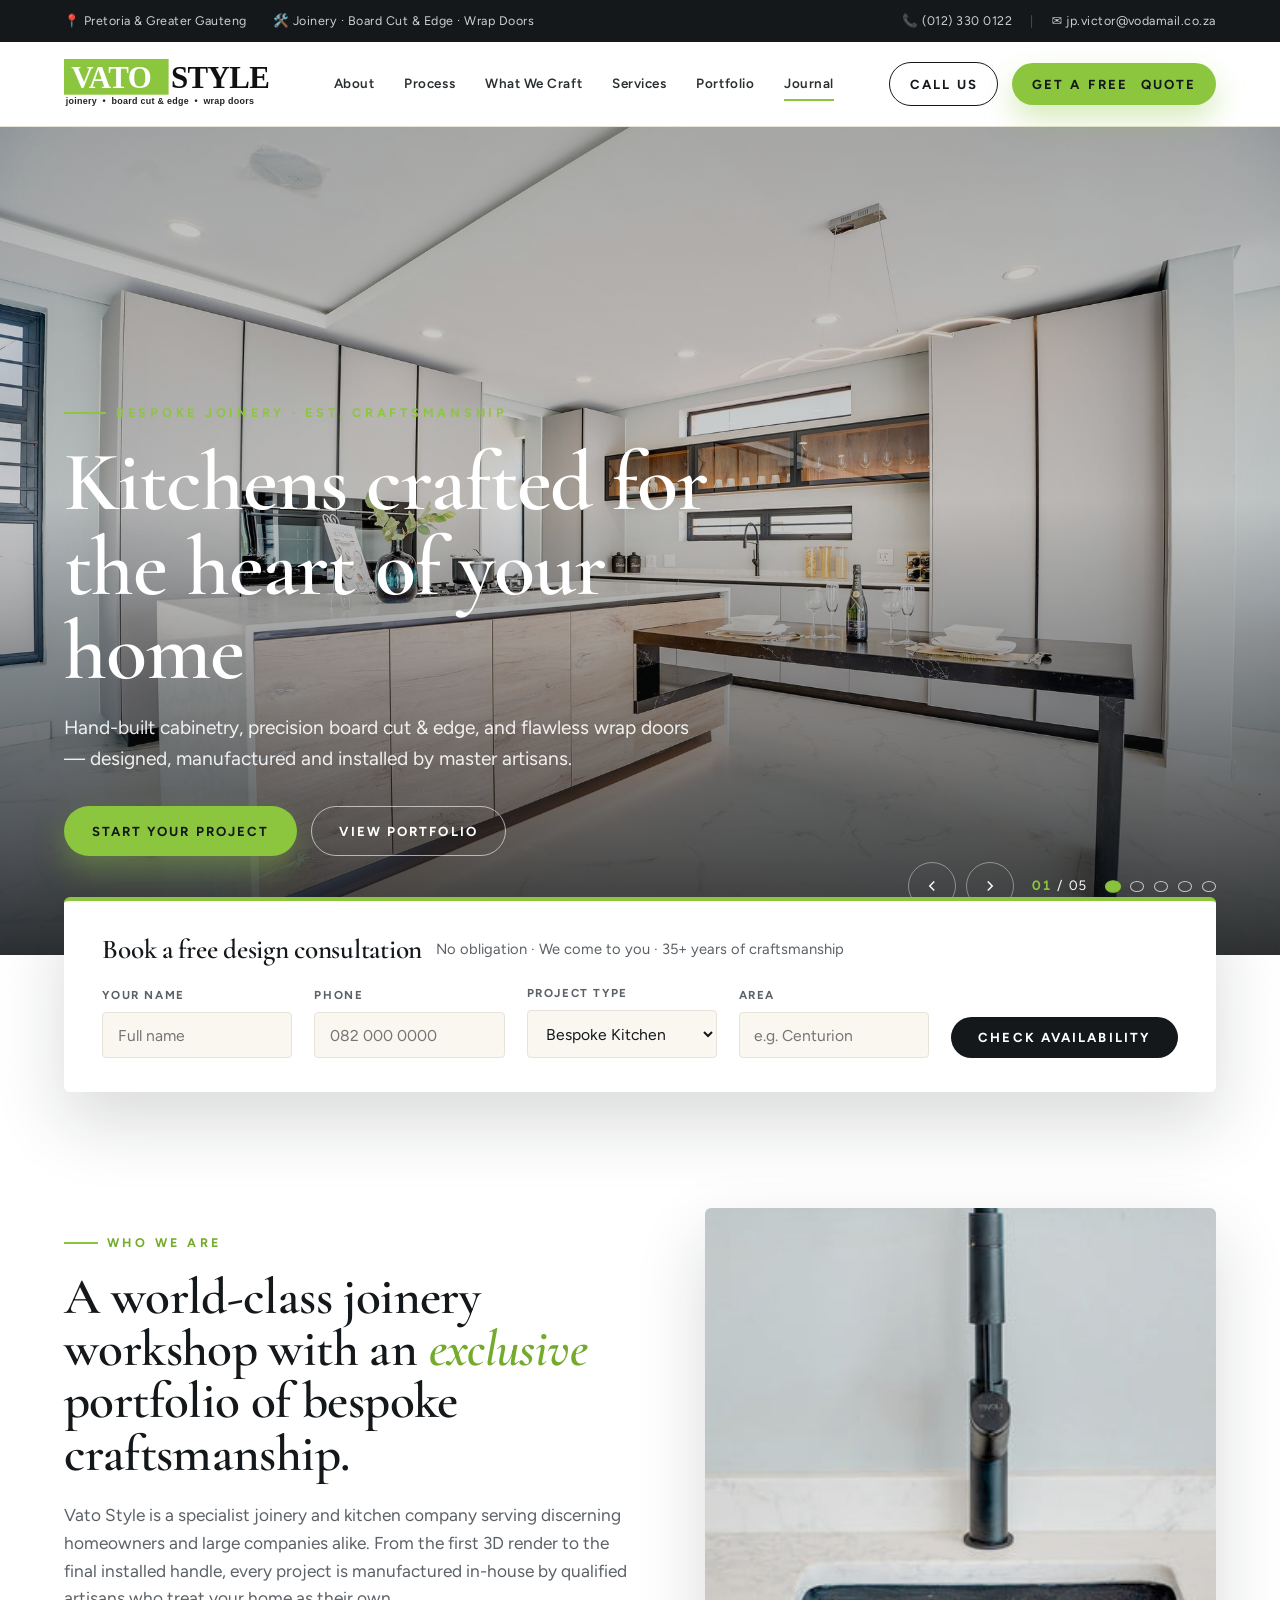
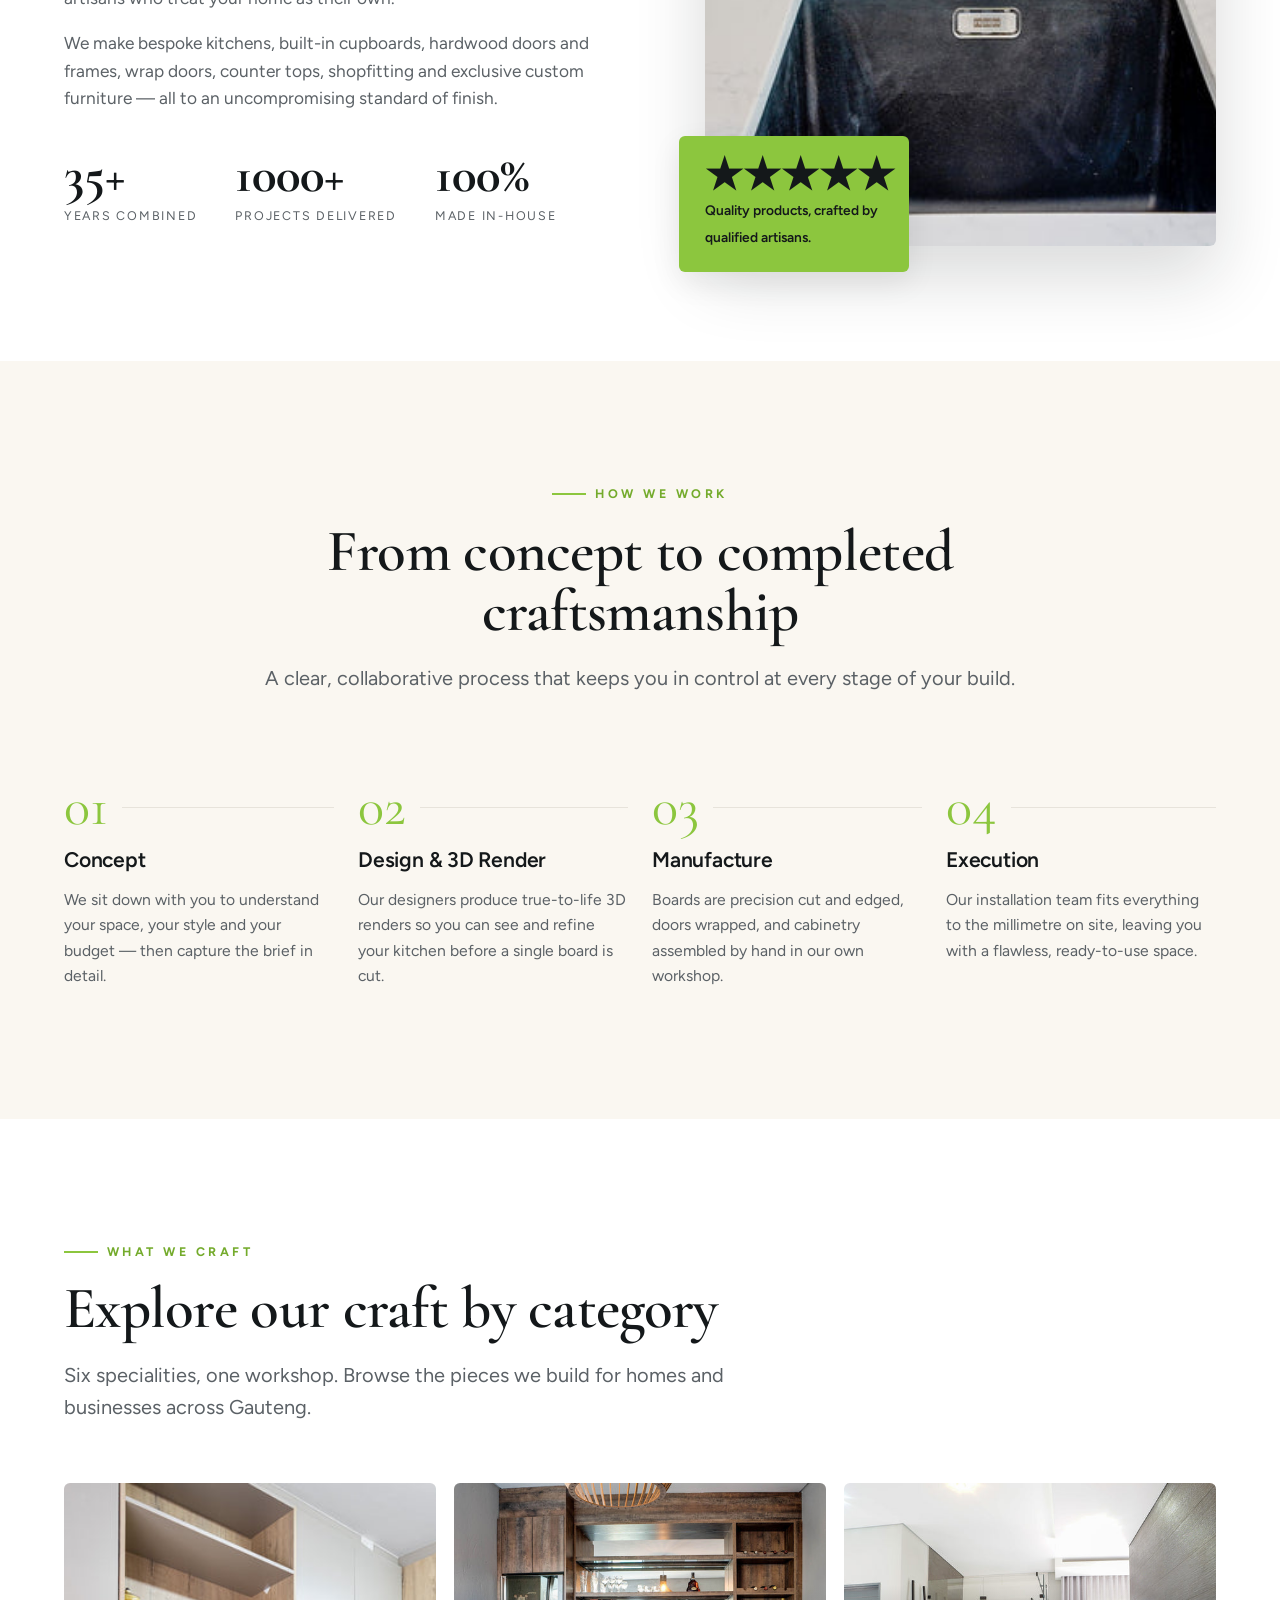
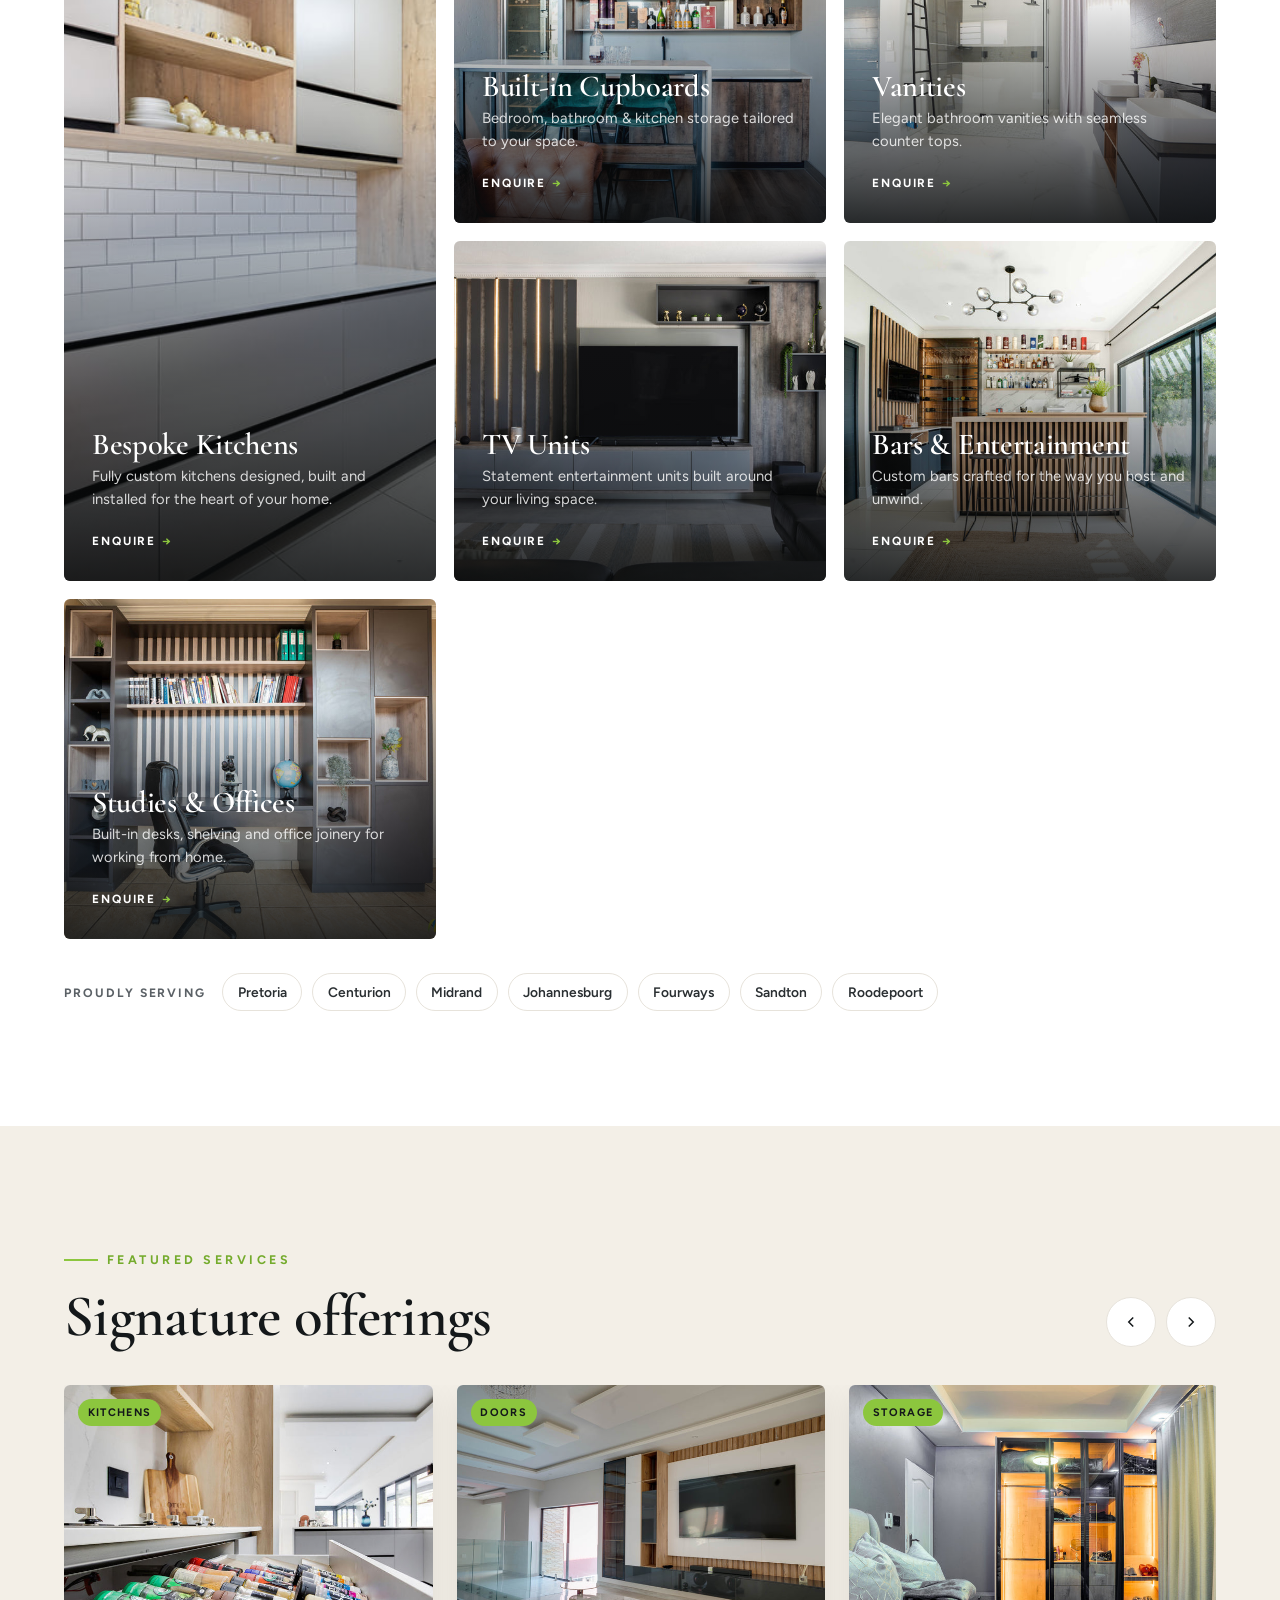
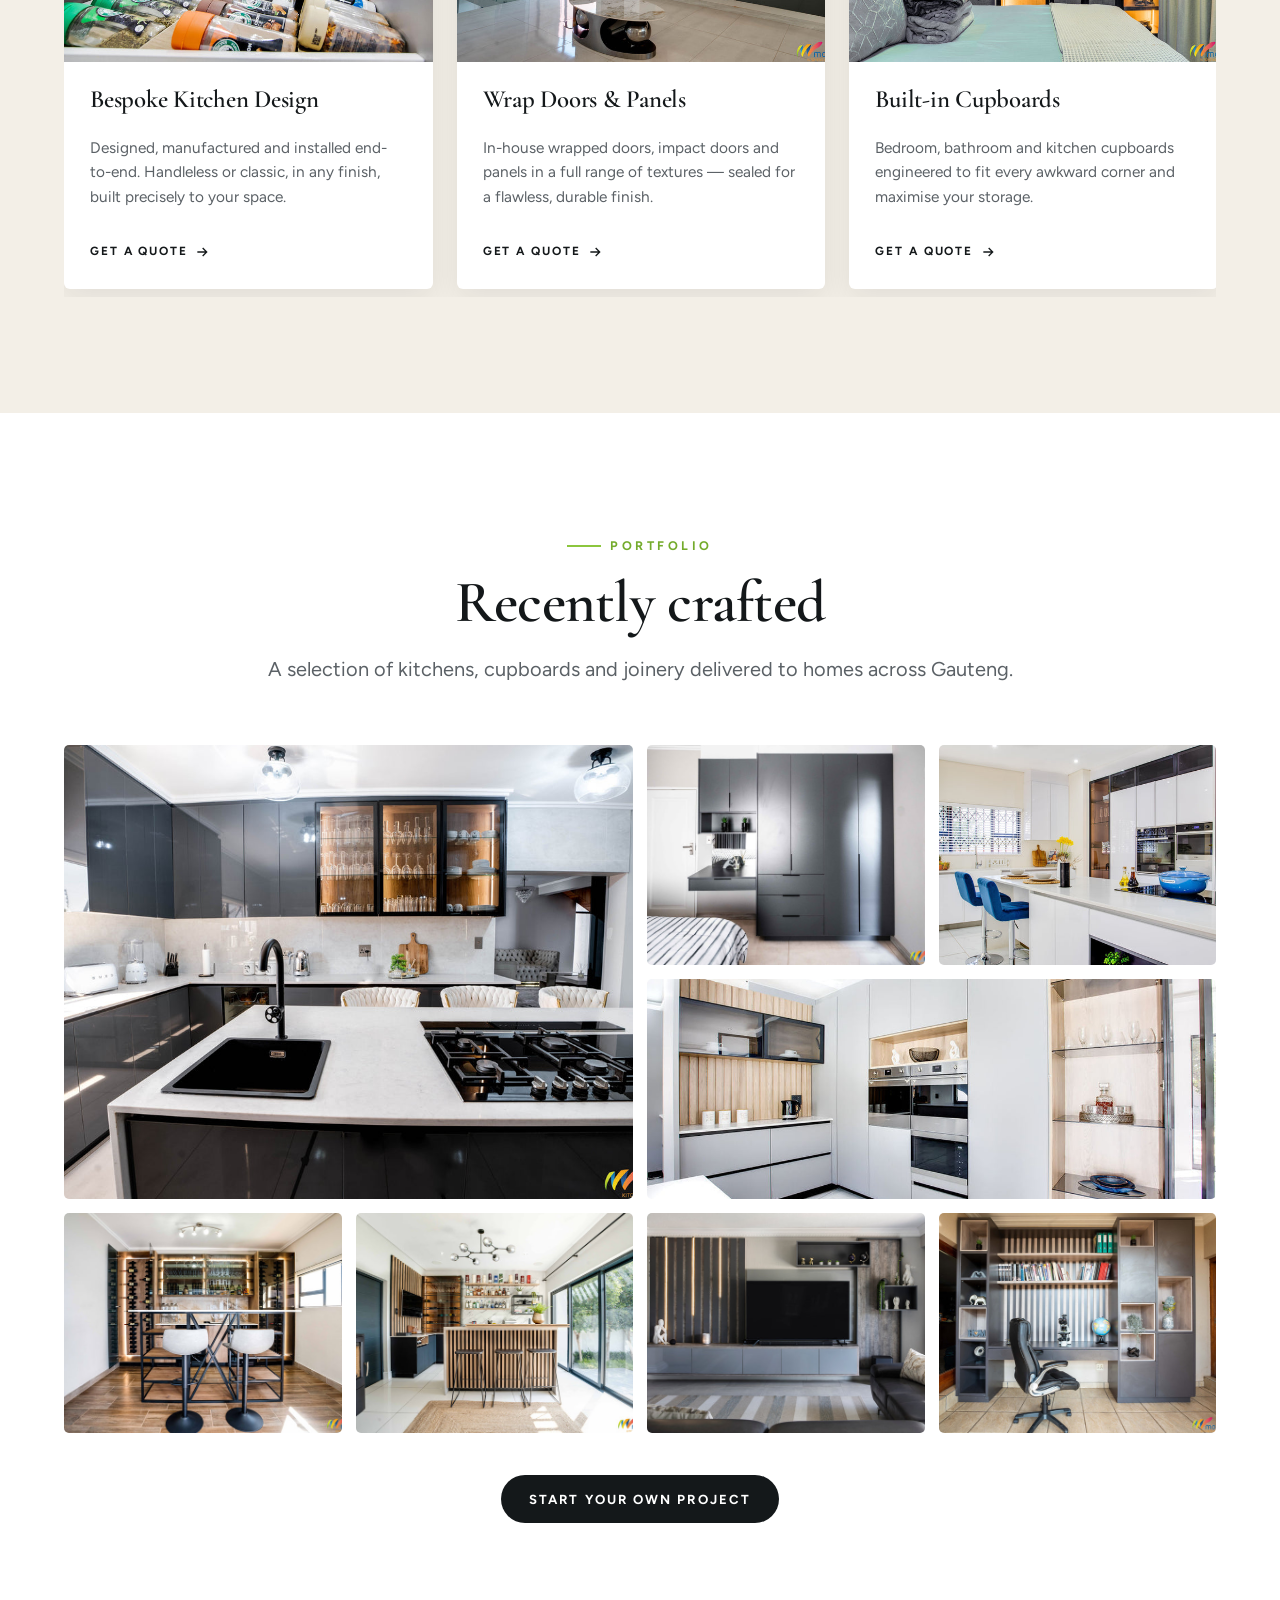
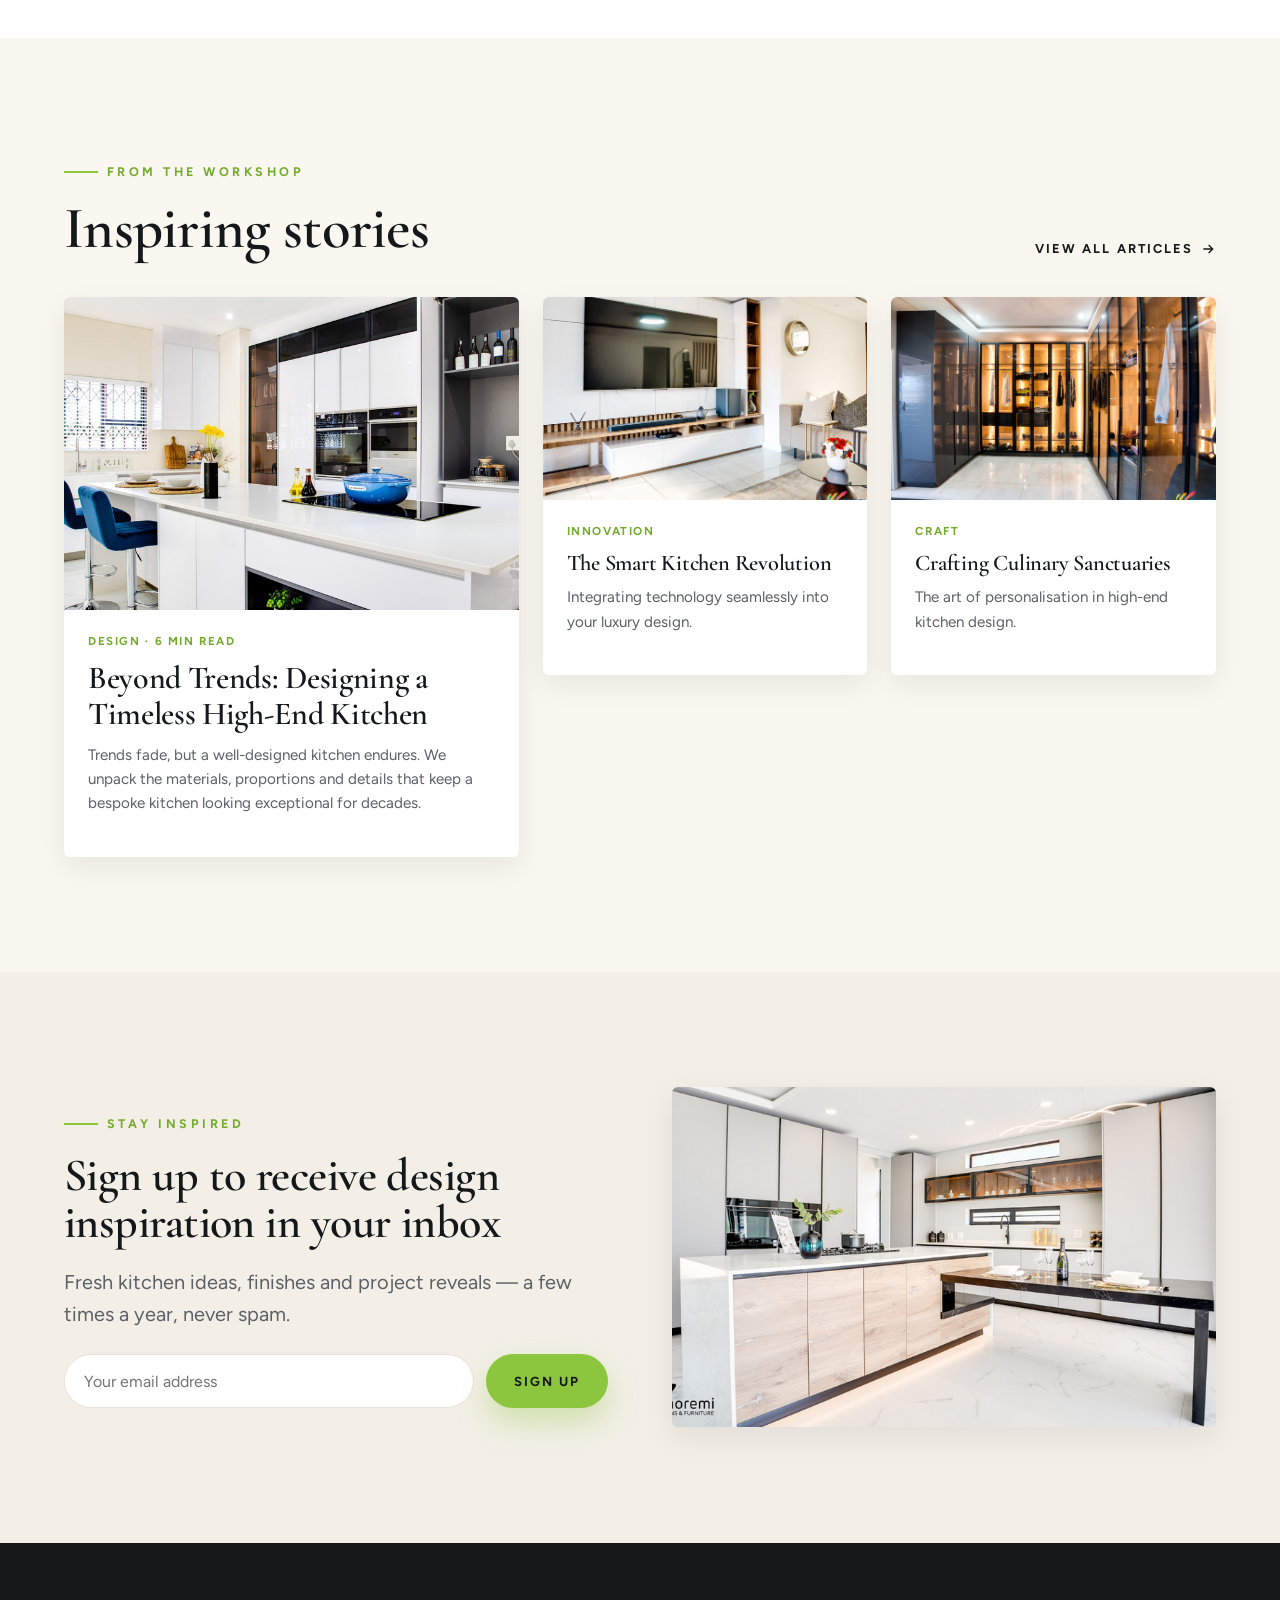
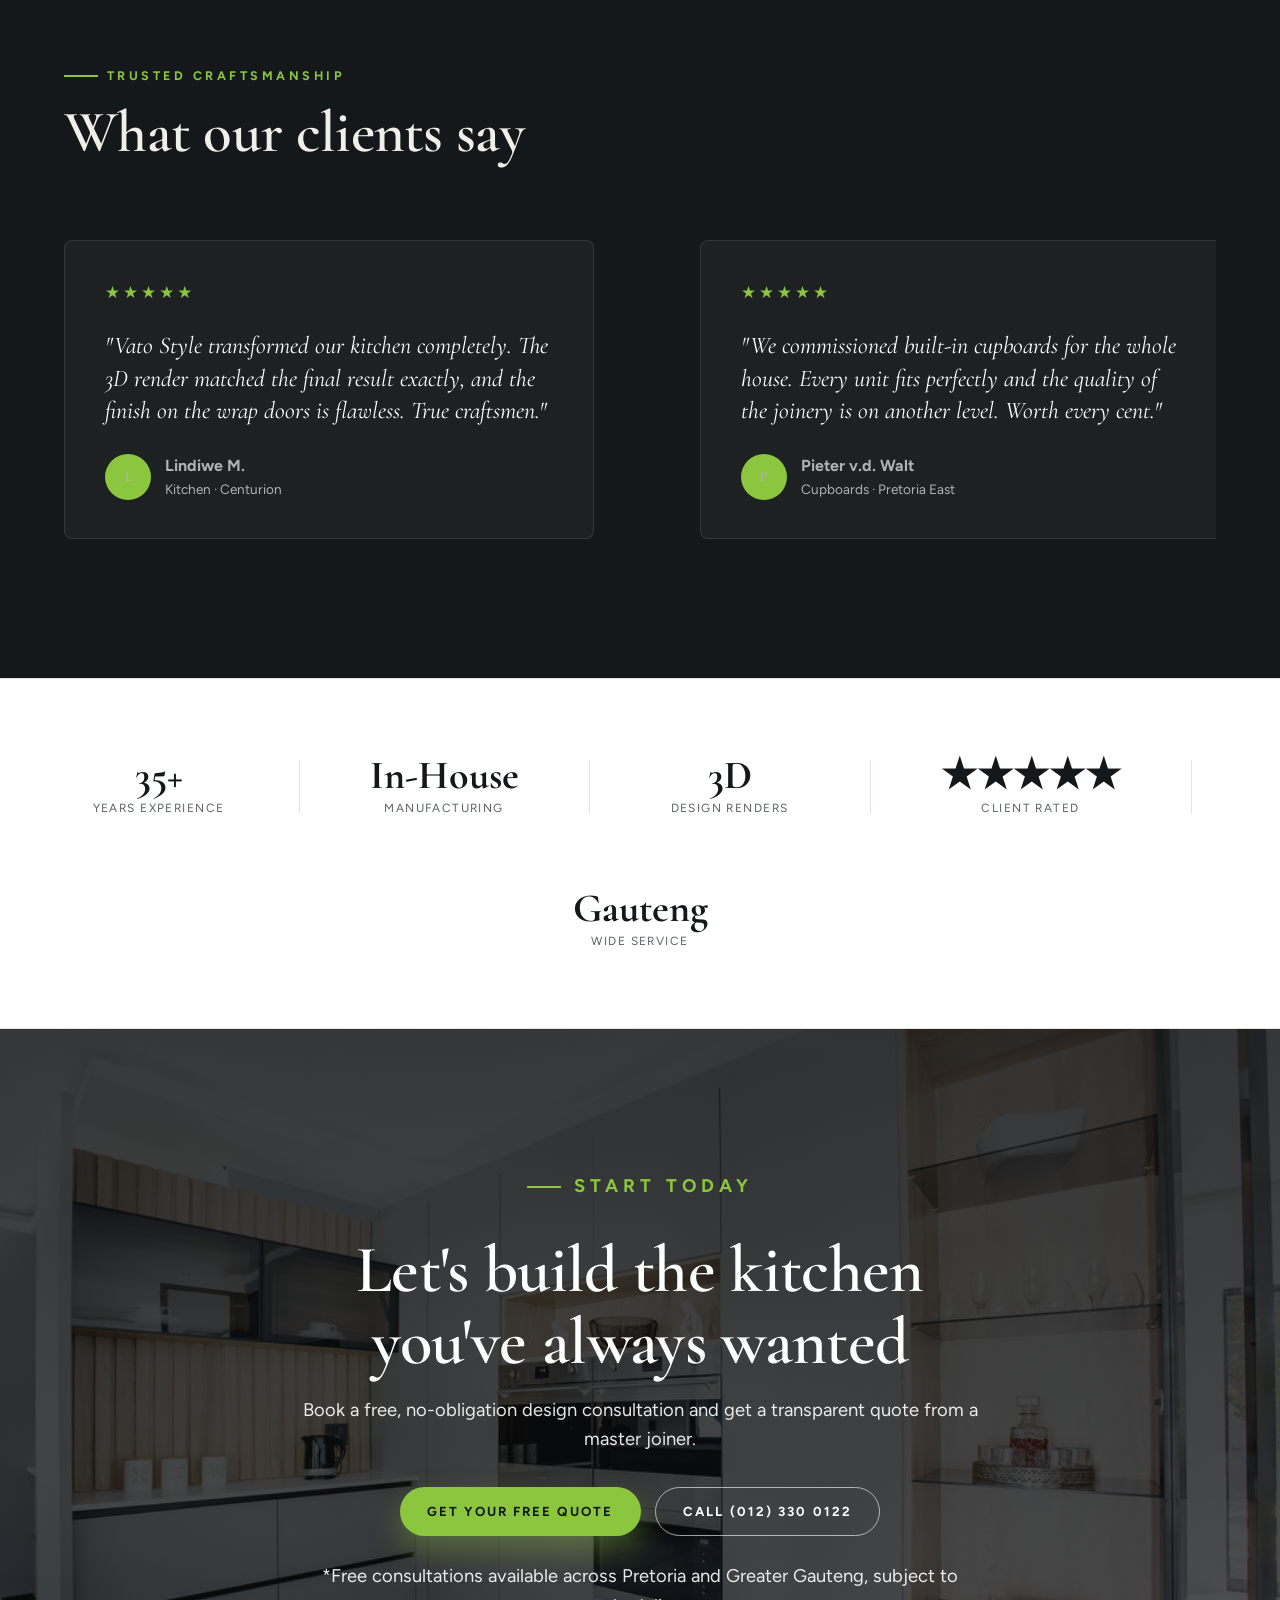
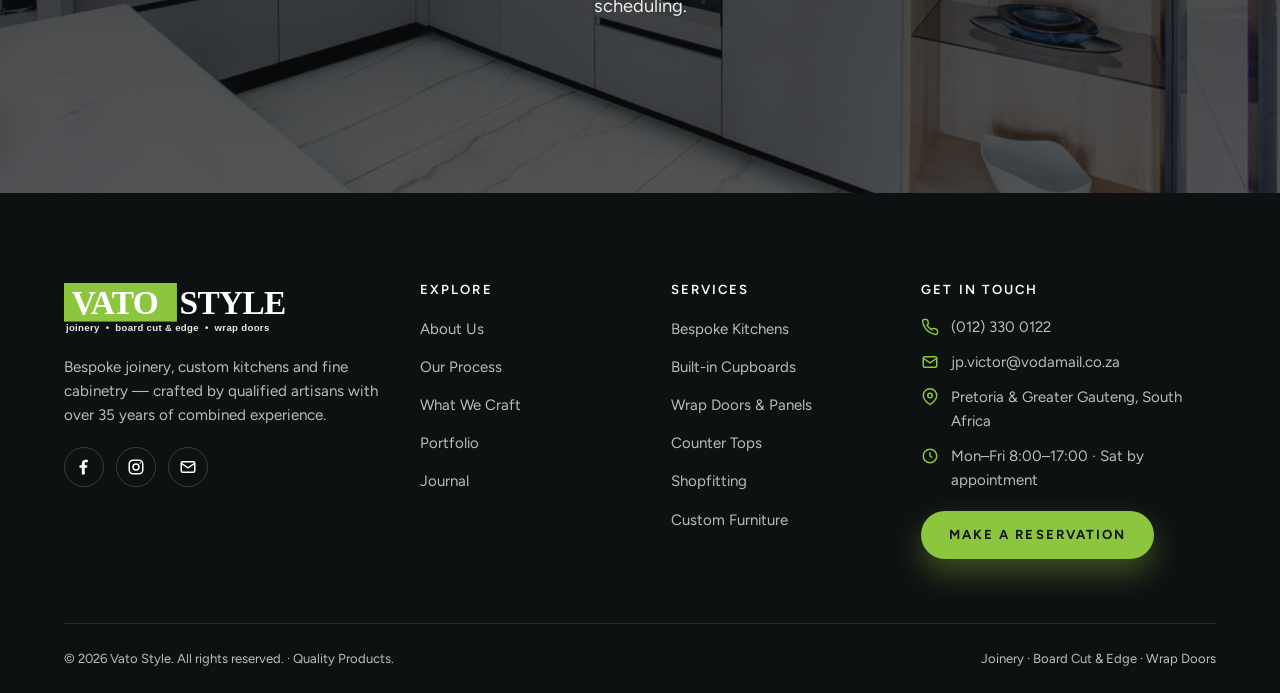
==== index.html @ 135f976e "Build Vato Style bespoke joinery & kitchen website Conversion architecture mirrors Website A (Newmar" ====
<!DOCTYPE html>
<html lang="en">
<head>
<meta charset="UTF-8">
<meta name="viewport" content="width=device-width, initial-scale=1">
<title>Vato Style | Bespoke Joinery &amp; Custom Kitchens in Pretoria</title>
<meta name="description" content="Vato Style crafts bespoke kitchens, custom cupboards, wrap doors, counter tops and fine joinery. Over 35 years of combined craftsmanship for homes and businesses across Gauteng.">
<meta property="og:title" content="Vato Style | Bespoke Joinery &amp; Custom Kitchens">
<meta property="og:description" content="Master joiners crafting bespoke kitchens, cupboards, wrap doors and counter tops — 35+ years of combined experience.">
<meta property="og:type" content="website">
<meta property="og:image" content="assets/img/gallery/hero-main.jpg">
<link rel="icon" href="assets/img/logo.svg">
<link rel="preconnect" href="https://fonts.googleapis.com">
<link rel="preconnect" href="https://fonts.gstatic.com" crossorigin>
<link href="https://fonts.googleapis.com/css2?family=Cormorant+Garamond:ital,wght@0,500;0,600;1,500&family=Figtree:wght@400;500;600;700&display=swap" rel="stylesheet">
<link rel="stylesheet" href="assets/css/style.css">
</head>
<body>

<!-- ============ TOP UTILITY BAR ============ -->
<div class="topbar">
  <div class="wrap">
    <div class="topbar__left">
      <a class="hide-sm" href="#">📍 Pretoria &amp; Greater Gauteng</a>
      <a class="hide-sm" href="#process">🛠️ Joinery · Board Cut &amp; Edge · Wrap Doors</a>
    </div>
    <div class="topbar__right">
      <a href="tel:+27123300122">📞 (012) 330 0122</a>
      <span class="sep">|</span>
      <a href="mailto:jp.victor@vodamail.co.za">✉️ jp.victor@vodamail.co.za</a>
    </div>
  </div>
</div>

<!-- ============ HEADER ============ -->
<header class="header" id="header">
  <div class="wrap">
    <a href="index.html" class="brand"><img src="assets/img/logo.svg" alt="Vato Style"></a>
    <nav class="nav">
      <a href="#intro">About</a>
      <a href="#process">Process</a>
      <a href="#craft">What We Craft</a>
      <a href="#services">Services</a>
      <a href="#portfolio">Portfolio</a>
      <a href="#stories">Journal</a>
    </nav>
    <div class="header__cta">
      <a href="tel:+27123300122" class="btn btn--ghost btn--phone">Call Us</a>
      <a href="quote.html" class="btn btn--lime btn--quote">Get a <span>Free&nbsp;</span>Quote</a>
      <button class="burger" id="burger" aria-label="Open menu"><span></span><span></span><span></span></button>
    </div>
  </div>
</header>

<!-- Mobile drawer -->
<div class="drawer" id="drawer">
  <div class="drawer__top">
    <img src="assets/img/logo-white.svg" alt="Vato Style">
    <button class="drawer__close" id="drawerClose" aria-label="Close menu">&times;</button>
  </div>
  <nav>
    <a href="#intro">About</a>
    <a href="#process">Process</a>
    <a href="#craft">What We Craft</a>
    <a href="#services">Services</a>
    <a href="#portfolio">Portfolio</a>
    <a href="#stories">Journal</a>
    <a href="quote.html">Get a Quote</a>
  </nav>
  <div class="drawer__contact">
    Speak to a master joiner
    <a href="tel:+27123300122">(012) 330 0122</a>
    <a href="mailto:jp.victor@vodamail.co.za">jp.victor@vodamail.co.za</a>
  </div>
</div>

<!-- ============ HERO SLIDER (A: featured properties carousel) ============ -->
<section class="hero" id="hero">
  <div class="hero__slide active" data-slide="0">
    <div class="hero__media"><img src="assets/img/gallery/hero-main.jpg" alt="Bespoke modern kitchen by Vato Style"></div>
    <div class="hero__inner"><div class="hero__content">
      <p class="hero__tag">Bespoke Joinery · Est. Craftsmanship</p>
      <h1 class="hero__title">Kitchens crafted for the heart of your home</h1>
      <p class="hero__sub">Hand-built cabinetry, precision board cut &amp; edge, and flawless wrap doors — designed, manufactured and installed by master artisans.</p>
      <div class="hero__actions">
        <a href="quote.html" class="btn btn--lime">Start Your Project</a>
        <a href="#portfolio" class="btn btn--ghost-light">View Portfolio</a>
      </div>
    </div></div>
  </div>

  <div class="hero__slide" data-slide="1">
    <div class="hero__media"><img src="assets/img/gallery/hero-mkpn25.jpg" alt="Contemporary fitted kitchen"></div>
    <div class="hero__inner"><div class="hero__content">
      <p class="hero__tag">Signature Kitchens</p>
      <h1 class="hero__title">The Modern Masterpiece</h1>
      <p class="hero__sub">Seamless handleless cabinetry, integrated appliances and engineered stone tops — a kitchen built to be lived in for decades.</p>
      <div class="hero__actions">
        <a href="quote.html" class="btn btn--lime">Design Yours</a>
        <a href="#craft" class="btn btn--ghost-light">Explore Ranges</a>
      </div>
    </div></div>
  </div>

  <div class="hero__slide" data-slide="2">
    <div class="hero__media"><img src="assets/img/gallery/hero-rivonia.jpg" alt="Custom built-in cupboards"></div>
    <div class="hero__inner"><div class="hero__content">
      <p class="hero__tag">Cupboards &amp; Storage</p>
      <h1 class="hero__title">Storage, beautifully solved</h1>
      <p class="hero__sub">Built-in bedroom, bathroom and kitchen cupboards tailored to the millimetre — maximising every space in your home.</p>
      <div class="hero__actions">
        <a href="quote.html" class="btn btn--lime">Get a Quote</a>
        <a href="#services" class="btn btn--ghost-light">Our Services</a>
      </div>
    </div></div>
  </div>

  <div class="hero__slide" data-slide="3">
    <div class="hero__media"><img src="assets/img/gallery/hero-barman.jpg" alt="Custom bar and entertainment joinery"></div>
    <div class="hero__inner"><div class="hero__content">
      <p class="hero__tag">Wrap Doors &amp; Panels</p>
      <h1 class="hero__title">Flawless finishes, every door</h1>
      <p class="hero__sub">Wrap doors, impact doors and wrap panels in a spectrum of textures and tones — manufactured in-house for a perfect, lasting seal.</p>
      <div class="hero__actions">
        <a href="quote.html" class="btn btn--lime">Request Samples</a>
        <a href="#craft" class="btn btn--ghost-light">See Finishes</a>
      </div>
    </div></div>
  </div>

  <div class="hero__slide" data-slide="4">
    <div class="hero__media"><img src="assets/img/gallery/hero-fourways.jpg" alt="Custom hardwood joinery"></div>
    <div class="hero__inner"><div class="hero__content">
      <p class="hero__tag">Custom Hardwood</p>
      <h1 class="hero__title">Heirloom-grade craftsmanship</h1>
      <p class="hero__sub">Solid hardwood doors, frames, tables and exclusive furniture — bespoke pieces made to be passed down for generations.</p>
      <div class="hero__actions">
        <a href="quote.html" class="btn btn--lime">Commission a Piece</a>
        <a href="#stories" class="btn btn--ghost-light">Read Our Journal</a>
      </div>
    </div></div>
  </div>

  <div class="hero__nav">
    <div class="hero__arrows">
      <button id="heroPrev" aria-label="Previous slide"><svg width="18" height="18" viewBox="0 0 24 24" fill="none" stroke="currentColor" stroke-width="2"><path d="M15 18l-6-6 6-6"/></svg></button>
      <button id="heroNext" aria-label="Next slide"><svg width="18" height="18" viewBox="0 0 24 24" fill="none" stroke="currentColor" stroke-width="2"><path d="M9 18l6-6-6-6"/></svg></button>
    </div>
    <span class="hero__count"><b id="heroCur">01</b> / 05</span>
    <div class="hero__dots" id="heroDots"></div>
  </div>
</section>

<!-- ============ QUICK QUOTE BAR (A: booking / check-availability) ============ -->
<div class="wrap quotebar">
  <form class="quotebar__card" id="quickQuote" novalidate>
    <div class="quotebar__head">
      <h3>Book a free design consultation</h3>
      <p>No obligation · We come to you · 35+ years of craftsmanship</p>
    </div>
    <div class="field">
      <label for="qq-name">Your Name</label>
      <input id="qq-name" name="name" type="text" placeholder="Full name" required>
    </div>
    <div class="field">
      <label for="qq-phone">Phone</label>
      <input id="qq-phone" name="phone" type="tel" placeholder="082 000 0000" required>
    </div>
    <div class="field">
      <label for="qq-type">Project Type</label>
      <select id="qq-type" name="project">
        <option>Bespoke Kitchen</option>
        <option>Built-in Cupboards</option>
        <option>Wrap Doors &amp; Panels</option>
        <option>Counter Tops</option>
        <option>Shopfitting</option>
        <option>Custom Furniture</option>
      </select>
    </div>
    <div class="field">
      <label for="qq-area">Area</label>
      <input id="qq-area" name="area" type="text" placeholder="e.g. Centurion">
    </div>
    <button type="submit" class="btn btn--ink">Check Availability</button>
  </form>
</div>

<!-- ============ INTRO BAND (A: "world-class management company") ============ -->
<section class="section intro" id="intro">
  <div class="wrap">
    <div class="intro__grid">
      <div class="reveal">
        <p class="eyebrow">Who We Are</p>
        <h2 class="display intro__title">A world-class joinery workshop with an <em>exclusive</em> portfolio of bespoke craftsmanship.</h2>
        <div class="intro__text">
          <p>Vato Style is a specialist joinery and kitchen company serving discerning homeowners and large companies alike. From the first 3D render to the final installed handle, every project is manufactured in-house by qualified artisans who treat your home as their own.</p>
          <p>We make bespoke kitchens, built-in cupboards, hardwood doors and frames, wrap doors, counter tops, shopfitting and exclusive custom furniture — all to an uncompromising standard of finish.</p>
        </div>
        <div class="intro__stats">
          <div class="stat"><b>35+</b><span>Years Combined</span></div>
          <div class="stat"><b>1000+</b><span>Projects Delivered</span></div>
          <div class="stat"><b>100%</b><span>Made In-House</span></div>
        </div>
      </div>
      <div class="intro__media reveal" data-d="1">
        <img src="assets/img/gallery/intro-vision.jpg" alt="Vato Style artisan at work in the joinery workshop">
        <div class="intro__badge">
          <b>★★★★★</b>
          <span>Quality products, crafted by qualified artisans.</span>
        </div>
      </div>
    </div>
  </div>
</section>

<!-- ============ PROCESS (B design language — concept → execution) ============ -->
<section class="section bg-cream process" id="process">
  <div class="wrap">
    <div class="section-head center reveal">
      <p class="eyebrow is-centered">How We Work</p>
      <h2 class="display section-title">From concept to completed craftsmanship</h2>
      <p class="lead" style="margin-inline:auto">A clear, collaborative process that keeps you in control at every stage of your build.</p>
    </div>
    <div class="process__grid">
      <div class="step reveal"><div class="step__num">01</div><h3>Concept</h3><p>We sit down with you to understand your space, your style and your budget — then capture the brief in detail.</p></div>
      <div class="step reveal" data-d="1"><div class="step__num">02</div><h3>Design &amp; 3D Render</h3><p>Our designers produce true-to-life 3D renders so you can see and refine your kitchen before a single board is cut.</p></div>
      <div class="step reveal" data-d="2"><div class="step__num">03</div><h3>Manufacture</h3><p>Boards are precision cut and edged, doors wrapped, and cabinetry assembled by hand in our own workshop.</p></div>
      <div class="step reveal" data-d="3"><div class="step__num">04</div><h3>Execution</h3><p>Our installation team fits everything to the millimetre on site, leaving you with a flawless, ready-to-use space.</p></div>
    </div>
  </div>
</section>

<!-- ============ CATEGORY GRID (A: "Destinations") — What We Craft ============ -->
<section class="section craft" id="craft">
  <div class="wrap">
    <div class="section-head reveal">
      <p class="eyebrow">What We Craft</p>
      <h2 class="display section-title">Explore our craft by category</h2>
      <p class="lead">Six specialities, one workshop. Browse the pieces we build for homes and businesses across Gauteng.</p>
    </div>
    <div class="cats__grid">
      <a href="quote.html" class="cat cat--tall reveal">
        <img src="assets/img/gallery/cat-kitchens.jpg" alt="Bespoke kitchens">
        <div class="cat__body"><h3>Bespoke Kitchens</h3><p>Fully custom kitchens designed, built and installed for the heart of your home.</p><span class="cat__link">Enquire <span>→</span></span></div>
      </a>
      <a href="quote.html" class="cat reveal" data-d="1">
        <img src="assets/img/gallery/cat-cupboards.jpg" alt="Built-in cupboards">
        <div class="cat__body"><h3>Built-in Cupboards</h3><p>Bedroom, bathroom &amp; kitchen storage tailored to your space.</p><span class="cat__link">Enquire <span>→</span></span></div>
      </a>
      <a href="quote.html" class="cat reveal" data-d="2">
        <img src="assets/img/gallery/cat-vanities.jpg" alt="Vanities">
        <div class="cat__body"><h3>Vanities</h3><p>Elegant bathroom vanities with seamless counter tops.</p><span class="cat__link">Enquire <span>→</span></span></div>
      </a>
      <a href="quote.html" class="cat reveal">
        <img src="assets/img/gallery/cat-tv.jpg" alt="TV units">
        <div class="cat__body"><h3>TV Units</h3><p>Statement entertainment units built around your living space.</p><span class="cat__link">Enquire <span>→</span></span></div>
      </a>
      <a href="quote.html" class="cat reveal" data-d="1">
        <img src="assets/img/gallery/cat-bars.jpg" alt="Bars">
        <div class="cat__body"><h3>Bars &amp; Entertainment</h3><p>Custom bars crafted for the way you host and unwind.</p><span class="cat__link">Enquire <span>→</span></span></div>
      </a>
      <a href="quote.html" class="cat reveal" data-d="2">
        <img src="assets/img/gallery/cat-studies.jpg" alt="Studies">
        <div class="cat__body"><h3>Studies &amp; Offices</h3><p>Built-in desks, shelving and office joinery for working from home.</p><span class="cat__link">Enquire <span>→</span></span></div>
      </a>
    </div>
    <div class="areas reveal">
      <span>Proudly serving</span>
      <a href="quote.html">Pretoria</a>
      <a href="quote.html">Centurion</a>
      <a href="quote.html">Midrand</a>
      <a href="quote.html">Johannesburg</a>
      <a href="quote.html">Fourways</a>
      <a href="quote.html">Sandton</a>
      <a href="quote.html">Roodepoort</a>
    </div>
  </div>
</section>

<!-- ============ FEATURED SERVICES SLIDER (A: "Featured experiences") ============ -->
<section class="section bg-sand" id="services">
  <div class="wrap">
    <div class="feat__head reveal">
      <div class="section-head" style="margin-bottom:0">
        <p class="eyebrow">Featured Services</p>
        <h2 class="display section-title">Signature offerings</h2>
      </div>
      <div class="slider__nav">
        <button id="svcPrev" aria-label="Previous"><svg width="18" height="18" viewBox="0 0 24 24" fill="none" stroke="currentColor" stroke-width="2"><path d="M15 18l-6-6 6-6"/></svg></button>
        <button id="svcNext" aria-label="Next"><svg width="18" height="18" viewBox="0 0 24 24" fill="none" stroke="currentColor" stroke-width="2"><path d="M9 18l6-6-6-6"/></svg></button>
      </div>
    </div>
    <div class="slider">
      <div class="slider__track" id="svcTrack">
        <article class="fcard">
          <div class="fcard__media"><span class="fcard__tag">Kitchens</span><img src="assets/img/gallery/svc-kitchen.jpg" alt="Bespoke kitchen design"></div>
          <div class="fcard__body"><h3>Bespoke Kitchen Design</h3><p>Designed, manufactured and installed end-to-end. Handleless or classic, in any finish, built precisely to your space.</p><a href="quote.html" class="link-arrow">Get a Quote <svg width="16" height="16" viewBox="0 0 24 24" fill="none" stroke="currentColor" stroke-width="2"><path d="M5 12h14M13 6l6 6-6 6"/></svg></a></div>
        </article>
        <article class="fcard">
          <div class="fcard__media"><span class="fcard__tag">Doors</span><img src="assets/img/gallery/svc-doors.jpg" alt="Wrap doors"></div>
          <div class="fcard__body"><h3>Wrap Doors &amp; Panels</h3><p>In-house wrapped doors, impact doors and panels in a full range of textures — sealed for a flawless, durable finish.</p><a href="quote.html" class="link-arrow">Get a Quote <svg width="16" height="16" viewBox="0 0 24 24" fill="none" stroke="currentColor" stroke-width="2"><path d="M5 12h14M13 6l6 6-6 6"/></svg></a></div>
        </article>
        <article class="fcard">
          <div class="fcard__media"><span class="fcard__tag">Storage</span><img src="assets/img/gallery/svc-cupboards.jpg" alt="Built-in cupboards"></div>
          <div class="fcard__body"><h3>Built-in Cupboards</h3><p>Bedroom, bathroom and kitchen cupboards engineered to fit every awkward corner and maximise your storage.</p><a href="quote.html" class="link-arrow">Get a Quote <svg width="16" height="16" viewBox="0 0 24 24" fill="none" stroke="currentColor" stroke-width="2"><path d="M5 12h14M13 6l6 6-6 6"/></svg></a></div>
        </article>
        <article class="fcard">
          <div class="fcard__media"><span class="fcard__tag">Surfaces</span><img src="assets/img/gallery/svc-counter.jpg" alt="Counter tops"></div>
          <div class="fcard__body"><h3>Counter Tops</h3><p>Precision-cut counter tops and board cut &amp; edge services — supplied and fitted to professional tolerances.</p><a href="quote.html" class="link-arrow">Get a Quote <svg width="16" height="16" viewBox="0 0 24 24" fill="none" stroke="currentColor" stroke-width="2"><path d="M5 12h14M13 6l6 6-6 6"/></svg></a></div>
        </article>
        <article class="fcard">
          <div class="fcard__media"><span class="fcard__tag">Commercial</span><img src="assets/img/gallery/svc-shopfit.jpg" alt="Shopfitting"></div>
          <div class="fcard__body"><h3>Shopfitting</h3><p>Complete shop and office fit-outs — counters, displays and storage — manufactured and installed for businesses.</p><a href="quote.html" class="link-arrow">Get a Quote <svg width="16" height="16" viewBox="0 0 24 24" fill="none" stroke="currentColor" stroke-width="2"><path d="M5 12h14M13 6l6 6-6 6"/></svg></a></div>
        </article>
        <article class="fcard">
          <div class="fcard__media"><span class="fcard__tag">Hardwood</span><img src="assets/img/gallery/svc-furniture.jpg" alt="Custom hardwood furniture"></div>
          <div class="fcard__body"><h3>Custom Furniture</h3><p>Solid hardwood doors, frames, tables and exclusive furniture — even laser-cut wooden gifts, made to order.</p><a href="quote.html" class="link-arrow">Get a Quote <svg width="16" height="16" viewBox="0 0 24 24" fill="none" stroke="currentColor" stroke-width="2"><path d="M5 12h14M13 6l6 6-6 6"/></svg></a></div>
        </article>
      </div>
    </div>
  </div>
</section>

<!-- ============ PORTFOLIO MOSAIC (B image treatment) ============ -->
<section class="section" id="portfolio">
  <div class="wrap">
    <div class="section-head center reveal">
      <p class="eyebrow is-centered">Portfolio</p>
      <h2 class="display section-title">Recently crafted</h2>
      <p class="lead" style="margin-inline:auto">A selection of kitchens, cupboards and joinery delivered to homes across Gauteng.</p>
    </div>
    <div class="gallery reveal">
      <a class="g-wide g-tall" href="assets/img/gallery/gal-1.jpg" target="_blank" rel="noopener"><img src="assets/img/gallery/gal-1.jpg" alt="Modern kitchen project"></a>
      <a href="assets/img/gallery/gal-2.jpg" target="_blank" rel="noopener"><img src="assets/img/gallery/gal-2.jpg" alt="Kitchen detail"></a>
      <a href="assets/img/gallery/gal-3.jpg" target="_blank" rel="noopener"><img src="assets/img/gallery/gal-3.jpg" alt="Randpark Ridge kitchen"></a>
      <a class="g-wide" href="assets/img/gallery/gal-4.jpg" target="_blank" rel="noopener"><img src="assets/img/gallery/gal-4.jpg" alt="Rivonia kitchen"></a>
      <a href="assets/img/gallery/gal-5.jpg" target="_blank" rel="noopener"><img src="assets/img/gallery/gal-5.jpg" alt="Cabinetry detail"></a>
      <a href="assets/img/gallery/gal-6.jpg" target="_blank" rel="noopener"><img src="assets/img/gallery/gal-6.jpg" alt="Custom bar"></a>
      <a href="assets/img/gallery/gal-7.jpg" target="_blank" rel="noopener"><img src="assets/img/gallery/gal-7.jpg" alt="TV unit"></a>
      <a href="assets/img/gallery/gal-8.jpg" target="_blank" rel="noopener"><img src="assets/img/gallery/gal-8.jpg" alt="Study joinery"></a>
    </div>
    <div class="center reveal" style="margin-top:42px">
      <a href="quote.html" class="btn btn--ink">Start Your Own Project</a>
    </div>
  </div>
</section>

<!-- ============ INSPIRING STORIES / JOURNAL (A: blog cards) ============ -->
<section class="section bg-cream" id="stories">
  <div class="wrap">
    <div class="feat__head reveal">
      <div class="section-head" style="margin-bottom:0">
        <p class="eyebrow">From the Workshop</p>
        <h2 class="display section-title">Inspiring stories</h2>
      </div>
      <a href="#stories" class="link-arrow">View All Articles <svg width="16" height="16" viewBox="0 0 24 24" fill="none" stroke="currentColor" stroke-width="2"><path d="M5 12h14M13 6l6 6-6 6"/></svg></a>
    </div>
    <div class="stories__grid">
      <article class="story story--lead reveal">
        <a class="story__media" href="#stories"><img src="assets/img/gallery/story-lead.jpg" alt="Timeless high-end kitchen"></a>
        <div class="story__body">
          <div class="story__meta">Design · 6 min read</div>
          <h3>Beyond Trends: Designing a Timeless High-End Kitchen</h3>
          <p>Trends fade, but a well-designed kitchen endures. We unpack the materials, proportions and details that keep a bespoke kitchen looking exceptional for decades.</p>
        </div>
      </article>
      <article class="story reveal" data-d="1">
        <a class="story__media" href="#stories"><img src="assets/img/gallery/story-2.jpg" alt="Smart kitchen technology"></a>
        <div class="story__body">
          <div class="story__meta">Innovation</div>
          <h3>The Smart Kitchen Revolution</h3>
          <p>Integrating technology seamlessly into your luxury design.</p>
        </div>
      </article>
      <article class="story reveal" data-d="2">
        <a class="story__media" href="#stories"><img src="assets/img/gallery/story-3.jpg" alt="Personalised kitchen design"></a>
        <div class="story__body">
          <div class="story__meta">Craft</div>
          <h3>Crafting Culinary Sanctuaries</h3>
          <p>The art of personalisation in high-end kitchen design.</p>
        </div>
      </article>
    </div>
  </div>
</section>

<!-- ============ NEWSLETTER (A: "Sign up to receive inspiration") ============ -->
<section class="section news">
  <div class="wrap">
    <div class="news__inner">
      <div class="reveal">
        <p class="eyebrow">Stay Inspired</p>
        <h2 class="display section-title" style="font-size:clamp(1.9rem,3.6vw,2.9rem)">Sign up to receive design inspiration in your inbox</h2>
        <p class="lead">Fresh kitchen ideas, finishes and project reveals — a few times a year, never spam.</p>
        <form class="news__form" id="newsForm" novalidate>
          <input type="email" name="email" placeholder="Your email address" aria-label="Email address" required>
          <button type="submit" class="btn btn--lime">Sign Up</button>
        </form>
        <p class="formnote" id="newsNote" style="display:none">Thank you — you're on the list. We'll be in touch with inspiration soon.</p>
      </div>
      <div class="news__media reveal" data-d="1">
        <img src="assets/img/gallery/news-inspo.jpg" alt="Beautiful kitchen design inspiration">
      </div>
    </div>
  </div>
</section>

<!-- ============ TESTIMONIALS (A: "What our clients say") ============ -->
<section class="section testi">
  <div class="wrap">
    <div class="section-head reveal">
      <p class="eyebrow is-light">Trusted Craftsmanship</p>
      <h2 class="display section-title">What our clients say</h2>
    </div>
    <div class="testi__track reveal">
      <figure class="quote">
        <div class="quote__stars">★★★★★</div>
        <p>"Vato Style transformed our kitchen completely. The 3D render matched the final result exactly, and the finish on the wrap doors is flawless. True craftsmen."</p>
        <figcaption class="quote__by"><span class="quote__av">L</span><span><b>Lindiwe M.</b><span>Kitchen · Centurion</span></span></figcaption>
      </figure>
      <figure class="quote">
        <div class="quote__stars">★★★★★</div>
        <p>"We commissioned built-in cupboards for the whole house. Every unit fits perfectly and the quality of the joinery is on another level. Worth every cent."</p>
        <figcaption class="quote__by"><span class="quote__av">P</span><span><b>Pieter v.d. Walt</b><span>Cupboards · Pretoria East</span></span></figcaption>
      </figure>
      <figure class="quote">
        <div class="quote__stars">★★★★★</div>
        <p>"Professional from quote to installation. They fitted out our shop counters and shelving on time and on budget. Highly recommended for businesses."</p>
        <figcaption class="quote__by"><span class="quote__av">N</span><span><b>Nadia K.</b><span>Shopfitting · Midrand</span></span></figcaption>
      </figure>
    </div>
  </div>
</section>

<!-- ============ AWARDS / CREDENTIALS (A: "Our awards & associations") ============ -->
<section class="section section--tight creds">
  <div class="wrap">
    <div class="creds__inner reveal">
      <div class="creds__item"><b>35+</b><span>Years Experience</span></div>
      <div class="creds__divider"></div>
      <div class="creds__item"><b>In-House</b><span>Manufacturing</span></div>
      <div class="creds__divider"></div>
      <div class="creds__item"><b>3D</b><span>Design Renders</span></div>
      <div class="creds__divider"></div>
      <div class="creds__item"><b>★★★★★</b><span>Client Rated</span></div>
      <div class="creds__divider"></div>
      <div class="creds__item"><b>Gauteng</b><span>Wide Service</span></div>
    </div>
  </div>
</section>

<!-- ============ FINAL CTA BAND (A: "Join & enjoy more") ============ -->
<section class="cta">
  <div class="cta__bg"><img src="assets/img/gallery/hero-rivonia.jpg" alt="Bespoke kitchen"></div>
  <div class="wrap"><div class="cta__inner reveal">
    <p class="eyebrow is-light is-centered">Start Today</p>
    <h2>Let's build the kitchen you've always wanted</h2>
    <p>Book a free, no-obligation design consultation and get a transparent quote from a master joiner.</p>
    <div class="cta__actions">
      <a href="quote.html" class="btn btn--lime">Get Your Free Quote</a>
      <a href="tel:+27123300122" class="btn btn--ghost-light">Call (012) 330 0122</a>
    </div>
    <p class="cta__note">*Free consultations available across Pretoria and Greater Gauteng, subject to scheduling.</p>
  </div></div>
</section>

<!-- ============ FOOTER ============ -->
<footer class="footer">
  <div class="wrap">
    <div class="footer__grid">
      <div class="footer__brand">
        <img src="assets/img/logo-white.svg" alt="Vato Style">
        <p>Bespoke joinery, custom kitchens and fine cabinetry — crafted by qualified artisans with over 35 years of combined experience.</p>
        <div class="footer__social">
          <a href="#" aria-label="Facebook"><svg width="18" height="18" viewBox="0 0 24 24" fill="currentColor"><path d="M13 22v-9h3l.5-3.5H13V7.3c0-1 .3-1.7 1.8-1.7H17V2.4C16.6 2.3 15.4 2.2 14 2.2c-2.9 0-4.9 1.8-4.9 5V9.5H6V13h3.1v9H13z"/></svg></a>
          <a href="#" aria-label="Instagram"><svg width="18" height="18" viewBox="0 0 24 24" fill="none" stroke="currentColor" stroke-width="2"><rect x="3" y="3" width="18" height="18" rx="5"/><circle cx="12" cy="12" r="4"/><circle cx="17.5" cy="6.5" r="1" fill="currentColor" stroke="none"/></svg></a>
          <a href="mailto:jp.victor@vodamail.co.za" aria-label="Email"><svg width="18" height="18" viewBox="0 0 24 24" fill="none" stroke="currentColor" stroke-width="2"><rect x="3" y="5" width="18" height="14" rx="2"/><path d="M3 7l9 6 9-6"/></svg></a>
        </div>
      </div>
      <div>
        <h4>Explore</h4>
        <ul>
          <li><a href="#intro">About Us</a></li>
          <li><a href="#process">Our Process</a></li>
          <li><a href="#craft">What We Craft</a></li>
          <li><a href="#portfolio">Portfolio</a></li>
          <li><a href="#stories">Journal</a></li>
        </ul>
      </div>
      <div>
        <h4>Services</h4>
        <ul>
          <li><a href="quote.html">Bespoke Kitchens</a></li>
          <li><a href="quote.html">Built-in Cupboards</a></li>
          <li><a href="quote.html">Wrap Doors &amp; Panels</a></li>
          <li><a href="quote.html">Counter Tops</a></li>
          <li><a href="quote.html">Shopfitting</a></li>
          <li><a href="quote.html">Custom Furniture</a></li>
        </ul>
      </div>
      <div>
        <h4>Get In Touch</h4>
        <ul class="footer__contact">
          <li><svg width="18" height="18" viewBox="0 0 24 24" fill="none" stroke="currentColor" stroke-width="2"><path d="M22 16.9v3a2 2 0 0 1-2.2 2 19.8 19.8 0 0 1-8.6-3 19.5 19.5 0 0 1-6-6 19.8 19.8 0 0 1-3-8.6A2 2 0 0 1 4.1 2h3a2 2 0 0 1 2 1.7c.1.9.3 1.8.6 2.7a2 2 0 0 1-.5 2.1L8 9.6a16 16 0 0 0 6 6l1.1-1.1a2 2 0 0 1 2.1-.5c.9.3 1.8.5 2.7.6a2 2 0 0 1 1.7 2z"/></svg><a href="tel:+27123300122">(012) 330 0122</a></li>
          <li><svg width="18" height="18" viewBox="0 0 24 24" fill="none" stroke="currentColor" stroke-width="2"><rect x="3" y="5" width="18" height="14" rx="2"/><path d="M3 7l9 6 9-6"/></svg><a href="mailto:jp.victor@vodamail.co.za">jp.victor@vodamail.co.za</a></li>
          <li><svg width="18" height="18" viewBox="0 0 24 24" fill="none" stroke="currentColor" stroke-width="2"><path d="M21 10c0 6-9 12-9 12s-9-6-9-12a9 9 0 0 1 18 0z"/><circle cx="12" cy="10" r="3"/></svg><span>Pretoria &amp; Greater Gauteng, South Africa</span></li>
          <li><svg width="18" height="18" viewBox="0 0 24 24" fill="none" stroke="currentColor" stroke-width="2"><circle cx="12" cy="12" r="9"/><path d="M12 7v5l3 2"/></svg><span>Mon–Fri 8:00–17:00 · Sat by appointment</span></li>
        </ul>
        <a href="quote.html" class="btn btn--lime" style="margin-top:8px">Make a Reservation</a>
      </div>
    </div>
    <div class="footer__bar">
      <span>© <span id="year"></span> Vato Style. All rights reserved. · Quality Products.</span>
      <span>Joinery · Board Cut &amp; Edge · Wrap Doors</span>
    </div>
  </div>
</footer>

<script src="assets/js/main.js"></script>
</body>
</html>
---- assets/css/style.css ----
/* =====================================================================
   VATO STYLE — Bespoke Joinery & Kitchens
   Conversion architecture: Website A (Newmark Hotels)
   Visual design language: Website B (Moremi Kitchens — Shopify "Prestige")
   Brand: Vato Style logo (lime green + black)
   ===================================================================== */

/* ---------- Design tokens ---------- */
:root{
  /* Brand */
  --lime:        #8CC63E;
  --lime-dark:   #74ab2c;
  --lime-soft:   #eef7df;
  --ink:         #14181a;   /* near-black, warm */
  --ink-2:       #2a2f32;
  --ink-soft:    #5b6166;
  --line:        #e7e3db;

  /* Neutrals — B's warm gallery palette */
  --cream:       #faf7f1;
  --cream-2:     #f3efe7;
  --sand:        #ece6da;
  --white:       #ffffff;

  /* Typography */
  --font-body:    'Figtree', 'Nunito Sans', system-ui, -apple-system, Arial, sans-serif;
  --font-display: 'Cormorant Garamond', 'Figtree', Georgia, serif;

  /* Rhythm */
  --maxw: 1280px;
  --gutter: clamp(20px, 5vw, 64px);
  --radius: 4px;
  --shadow-sm: 0 10px 30px rgba(20,24,26,.08);
  --shadow-lg: 0 30px 70px rgba(20,24,26,.16);
  --ease: cubic-bezier(.22,.61,.36,1);
}

/* ---------- Reset ---------- */
*,*::before,*::after{box-sizing:border-box}
html{scroll-behavior:smooth;-webkit-text-size-adjust:100%}
body{
  margin:0;
  font-family:var(--font-body);
  color:var(--ink);
  background:var(--white);
  line-height:1.6;
  font-size:17px;
  -webkit-font-smoothing:antialiased;
  overflow-x:hidden;
}
img{max-width:100%;display:block}
a{color:inherit;text-decoration:none}
button{font-family:inherit;cursor:pointer;border:0;background:none}
ul{margin:0;padding:0;list-style:none}
h1,h2,h3,h4{margin:0;font-weight:600;line-height:1.08;letter-spacing:-.01em}

/* ---------- Typographic scale ---------- */
.display{
  font-family:var(--font-display);
  font-weight:600;
  line-height:1.02;
  letter-spacing:-.012em;
}
.eyebrow{
  font-size:.78rem;
  font-weight:700;
  letter-spacing:.28em;
  text-transform:uppercase;
  color:var(--lime-dark);
  display:inline-flex;align-items:center;gap:.7em;
  margin:0 0 1.1rem;
}
.eyebrow::before{content:"";width:34px;height:2px;background:var(--lime)}
.eyebrow.is-light{color:var(--lime)}
.eyebrow.is-centered{justify-content:center}

/* ---------- Layout helpers ---------- */
.wrap{max-width:var(--maxw);margin-inline:auto;padding-inline:var(--gutter)}
.section{padding-block:clamp(64px,9vw,128px)}
.section--tight{padding-block:clamp(48px,6vw,80px)}
.bg-cream{background:var(--cream)}
.bg-ink{background:var(--ink);color:#f3f1ec}
.bg-sand{background:var(--cream-2)}
.center{text-align:center}
.lead{font-size:clamp(1.05rem,1.6vw,1.25rem);color:var(--ink-soft);max-width:60ch}
.section-head{max-width:760px;margin-bottom:clamp(34px,5vw,60px)}
.section-head.center{margin-inline:auto}
.section-title{font-size:clamp(2.1rem,4.6vw,3.7rem)}

/* ---------- Buttons ---------- */
.btn{
  display:inline-flex;align-items:center;justify-content:center;gap:.6em;
  padding:1.02em 2.1em;
  font-size:.82rem;font-weight:700;letter-spacing:.16em;text-transform:uppercase;
  border-radius:50px;
  transition:transform .35s var(--ease), background .35s var(--ease), color .35s var(--ease), box-shadow .35s var(--ease);
  white-space:nowrap;
}
.btn:hover{transform:translateY(-2px)}
.btn--lime{background:var(--lime);color:var(--ink);box-shadow:0 14px 30px rgba(140,198,62,.35)}
.btn--lime:hover{background:var(--lime-dark);color:#fff}
.btn--ink{background:var(--ink);color:#fff}
.btn--ink:hover{background:#000}
.btn--ghost{border:1.5px solid currentColor;color:var(--ink)}
.btn--ghost:hover{background:var(--ink);color:#fff;border-color:var(--ink)}
.btn--ghost-light{border:1.5px solid rgba(255,255,255,.6);color:#fff}
.btn--ghost-light:hover{background:#fff;color:var(--ink)}
.btn--block{width:100%}
.link-arrow{
  display:inline-flex;align-items:center;gap:.55em;
  font-size:.8rem;font-weight:700;letter-spacing:.16em;text-transform:uppercase;
  color:var(--ink);
}
.link-arrow svg{transition:transform .35s var(--ease)}
.link-arrow:hover svg{transform:translateX(6px)}
.link-arrow.is-light{color:#fff}

/* =====================================================================
   TOP UTILITY BAR + HEADER
   ===================================================================== */
.topbar{
  background:var(--ink);color:#cdd0cf;
  font-size:.78rem;letter-spacing:.04em;
}
.topbar .wrap{display:flex;align-items:center;justify-content:space-between;min-height:42px;gap:18px}
.topbar a{display:inline-flex;align-items:center;gap:.5em;transition:color .25s}
.topbar a:hover{color:var(--lime)}
.topbar__left{display:flex;gap:26px;flex-wrap:wrap}
.topbar__right{display:flex;gap:18px;align-items:center}
.topbar__right .sep{opacity:.3}
@media(max-width:860px){.topbar__left .hide-sm{display:none}}

.header{
  position:sticky;top:0;z-index:60;
  background:rgba(255,255,255,.96);
  backdrop-filter:saturate(140%) blur(10px);
  border-bottom:1px solid var(--line);
  transition:box-shadow .3s;
}
.header.is-stuck{box-shadow:0 8px 30px rgba(0,0,0,.07)}
.header .wrap{display:flex;align-items:center;justify-content:space-between;gap:26px;min-height:84px}
.brand{display:flex;align-items:center;flex-shrink:0}
.brand img{height:50px;width:auto}
.nav{display:flex;align-items:center;gap:30px}
.nav a{
  font-size:.84rem;font-weight:600;letter-spacing:.04em;color:var(--ink-2);
  position:relative;padding-block:6px;white-space:nowrap;
}
.nav a::after{
  content:"";position:absolute;left:0;bottom:0;height:2px;width:0;background:var(--lime);
  transition:width .3s var(--ease);
}
.nav a:hover::after,.nav a.active::after{width:100%}
.header__cta{display:flex;align-items:center;gap:14px}
.header__cta .btn{padding:.78em 1.5em}
.burger{display:none;flex-direction:column;gap:5px;padding:8px}
.burger span{width:26px;height:2px;background:var(--ink);transition:.3s}
@media(max-width:1080px){
  .nav{display:none}
  .burger{display:flex}
  .header__cta .btn--phone{display:none}
}
@media(max-width:520px){
  .header__cta .btn--quote span{display:none}
}

/* Mobile drawer */
.drawer{
  position:fixed;inset:0;z-index:80;
  background:var(--ink);color:#fff;
  display:flex;flex-direction:column;
  padding:28px var(--gutter);
  transform:translateX(100%);transition:transform .4s var(--ease);
  overflow-y:auto;
}
.drawer.open{transform:translateX(0)}
.drawer__top{display:flex;justify-content:space-between;align-items:center;margin-bottom:40px}
.drawer__top img{height:42px}
.drawer__close{font-size:30px;color:#fff;line-height:1}
.drawer nav{display:flex;flex-direction:column;gap:6px}
.drawer nav a{
  font-family:var(--font-display);font-size:2rem;padding-block:10px;
  border-bottom:1px solid rgba(255,255,255,.12);
}
.drawer nav a:hover{color:var(--lime)}
.drawer__contact{margin-top:auto;padding-top:30px;font-size:.95rem;color:#b9bdbb}
.drawer__contact a{display:block;margin-top:8px;color:var(--lime)}

/* =====================================================================
   HERO SLIDER  (A: featured properties carousel)
   ===================================================================== */
.hero{position:relative;height:clamp(560px,92vh,920px);overflow:hidden;background:var(--ink)}
.hero__slide{
  position:absolute;inset:0;opacity:0;visibility:hidden;
  transition:opacity 1.1s var(--ease);
}
.hero__slide.active{opacity:1;visibility:visible;z-index:2}
.hero__media{position:absolute;inset:0}
.hero__media img{width:100%;height:100%;object-fit:cover;
  transform:scale(1.12);transition:transform 7s ease-out}
.hero__slide.active .hero__media img{transform:scale(1)}
.hero__media::after{
  content:"";position:absolute;inset:0;
  background:linear-gradient(180deg,rgba(10,12,13,.28) 0%,rgba(10,12,13,.18) 45%,rgba(10,12,13,.82) 100%);
}
.hero__inner{
  position:relative;z-index:3;height:100%;
  max-width:var(--maxw);margin-inline:auto;padding:0 var(--gutter) clamp(72px,11vh,120px);
  display:flex;flex-direction:column;justify-content:flex-end;
}
.hero__content{max-width:730px;color:#fff}
.hero__tag{
  font-size:.78rem;font-weight:700;letter-spacing:.3em;text-transform:uppercase;
  color:var(--lime);display:flex;align-items:center;gap:.8em;margin-bottom:1.1rem;
  opacity:0;transform:translateY(22px);
}
.hero__tag::before{content:"";width:42px;height:2px;background:var(--lime)}
.hero__title{
  font-family:var(--font-display);font-size:clamp(2.7rem,6.6vw,5.6rem);font-weight:600;
  line-height:1;color:#fff;margin-bottom:1.1rem;
  opacity:0;transform:translateY(28px);
}
.hero__sub{
  font-size:clamp(1.02rem,1.5vw,1.22rem);color:rgba(255,255,255,.9);max-width:54ch;
  margin-bottom:2rem;opacity:0;transform:translateY(28px);
}
.hero__actions{display:flex;gap:14px;flex-wrap:wrap;opacity:0;transform:translateY(28px)}
.hero__slide.active .hero__tag{animation:heroUp .8s var(--ease) .25s forwards}
.hero__slide.active .hero__title{animation:heroUp .9s var(--ease) .38s forwards}
.hero__slide.active .hero__sub{animation:heroUp .9s var(--ease) .52s forwards}
.hero__slide.active .hero__actions{animation:heroUp .9s var(--ease) .66s forwards}
@keyframes heroUp{to{opacity:1;transform:translateY(0)}}

.hero__nav{
  position:absolute;z-index:5;bottom:clamp(28px,5vh,52px);right:var(--gutter);
  display:flex;align-items:center;gap:18px;color:#fff;
}
.hero__dots{display:flex;gap:10px}
.hero__dots button{width:11px;height:11px;border-radius:50%;border:1.5px solid rgba(255,255,255,.7);transition:.3s}
.hero__dots button.active{background:var(--lime);border-color:var(--lime);transform:scale(1.15)}
.hero__count{font-size:.85rem;letter-spacing:.12em;font-variant-numeric:tabular-nums}
.hero__count b{color:var(--lime)}
.hero__arrows{display:flex;gap:10px}
.hero__arrows button{
  width:48px;height:48px;border-radius:50%;border:1.5px solid rgba(255,255,255,.4);
  color:#fff;display:grid;place-items:center;transition:.3s;
}
.hero__arrows button:hover{background:var(--lime);border-color:var(--lime);color:var(--ink)}
@media(max-width:680px){.hero__arrows{display:none}}

/* =====================================================================
   QUICK QUOTE BAR  (A: booking / check-availability widget)
   ===================================================================== */
.quotebar{position:relative;z-index:10;margin-top:-58px}
.quotebar__card{
  background:#fff;border-radius:6px;box-shadow:var(--shadow-lg);
  padding:clamp(22px,3vw,34px) clamp(22px,3vw,40px);
  display:grid;grid-template-columns:repeat(4,1fr) auto;gap:18px 22px;align-items:end;
  border-top:4px solid var(--lime);
}
.quotebar__head{grid-column:1/-1;display:flex;align-items:center;gap:14px;margin-bottom:2px}
.quotebar__head h3{font-family:var(--font-display);font-size:1.7rem}
.quotebar__head p{margin:0;color:var(--ink-soft);font-size:.92rem}
.field{display:flex;flex-direction:column;gap:7px}
.field label{font-size:.72rem;font-weight:700;letter-spacing:.14em;text-transform:uppercase;color:var(--ink-soft)}
.field input,.field select,.field textarea{
  font-family:inherit;font-size:.98rem;color:var(--ink);
  padding:.82em .9em;border:1px solid var(--line);border-radius:var(--radius);
  background:var(--cream);transition:.25s;width:100%;
}
.field input:focus,.field select:focus,.field textarea:focus{
  outline:none;border-color:var(--lime);background:#fff;box-shadow:0 0 0 3px var(--lime-soft);
}
.quotebar .btn{height:fit-content}
@media(max-width:980px){.quotebar__card{grid-template-columns:repeat(2,1fr)}.quotebar .btn{grid-column:1/-1}}
@media(max-width:560px){.quotebar__card{grid-template-columns:1fr}}

/* =====================================================================
   INTRO BAND  (A: "world-class management company")
   ===================================================================== */
.intro{position:relative;overflow:hidden}
.intro__grid{display:grid;grid-template-columns:1.05fr .95fr;gap:clamp(40px,6vw,90px);align-items:center}
.intro__title{font-size:clamp(2rem,4vw,3.3rem)}
.intro__title em{font-style:italic;color:var(--lime-dark)}
.intro__text{margin-top:1.4rem;color:var(--ink-soft);font-size:1.08rem}
.intro__text p+p{margin-top:1rem}
.intro__stats{display:flex;gap:38px;margin-top:2.3rem;flex-wrap:wrap}
.stat b{font-family:var(--font-display);font-size:clamp(2.4rem,4vw,3.3rem);color:var(--ink);display:block;line-height:1}
.stat span{font-size:.78rem;letter-spacing:.14em;text-transform:uppercase;color:var(--ink-soft)}
.intro__media{position:relative}
.intro__media img{border-radius:6px;box-shadow:var(--shadow-lg);width:100%;height:100%;object-fit:cover;aspect-ratio:4/5}
.intro__badge{
  position:absolute;left:-26px;bottom:-26px;background:var(--lime);color:var(--ink);
  border-radius:6px;padding:22px 26px;box-shadow:var(--shadow-sm);max-width:230px;
}
.intro__badge b{font-family:var(--font-display);font-size:2.6rem;line-height:.9;display:block}
.intro__badge span{font-size:.86rem;font-weight:600}
@media(max-width:900px){.intro__grid{grid-template-columns:1fr}.intro__media{order:-1}.intro__badge{left:14px;bottom:14px}}

/* =====================================================================
   PROCESS  (B design language — 4-step concept→execution)
   ===================================================================== */
.process__grid{display:grid;grid-template-columns:repeat(4,1fr);gap:24px;margin-top:14px}
.step{position:relative;padding-top:26px}
.step__num{
  font-family:var(--font-display);font-size:3.4rem;color:var(--lime);line-height:1;
  display:flex;align-items:baseline;gap:.4rem;
}
.step__num::after{content:"";flex:1;height:1px;background:var(--line);margin-left:8px;align-self:center}
.step h3{font-size:1.32rem;margin:.9rem 0 .5rem}
.step p{color:var(--ink-soft);font-size:.98rem}
@media(max-width:860px){.process__grid{grid-template-columns:1fr 1fr;gap:34px 24px}}
@media(max-width:480px){.process__grid{grid-template-columns:1fr}}

/* =====================================================================
   CATEGORY GRID  (A: "Destinations")  — What We Craft
   ===================================================================== */
.cats__grid{display:grid;grid-template-columns:repeat(3,1fr);gap:18px}
.cat{
  position:relative;border-radius:6px;overflow:hidden;min-height:340px;
  display:flex;align-items:flex-end;color:#fff;isolation:isolate;
}
.cat--tall{grid-row:span 2;min-height:auto}
.cat img{position:absolute;inset:0;width:100%;height:100%;object-fit:cover;z-index:-2;
  transition:transform 1s var(--ease)}
.cat::after{content:"";position:absolute;inset:0;z-index:-1;
  background:linear-gradient(180deg,rgba(10,12,13,0) 30%,rgba(10,12,13,.85) 100%)}
.cat:hover img{transform:scale(1.07)}
.cat__body{padding:28px;width:100%}
.cat__body h3{font-family:var(--font-display);font-size:1.9rem;margin-bottom:.2rem}
.cat__body p{font-size:.92rem;color:rgba(255,255,255,.82);margin:0 0 .9rem}
.cat__link{font-size:.74rem;font-weight:700;letter-spacing:.16em;text-transform:uppercase;
  display:inline-flex;align-items:center;gap:.5em;color:#fff}
.cat__link span{color:var(--lime)}
@media(max-width:860px){.cats__grid{grid-template-columns:1fr 1fr}.cat--tall{grid-row:auto}}
@media(max-width:520px){.cats__grid{grid-template-columns:1fr}}

/* Service areas strip (A had a map under Destinations) */
.areas{display:flex;flex-wrap:wrap;gap:12px 10px;align-items:center;margin-top:34px}
.areas span:first-child{font-size:.76rem;font-weight:700;letter-spacing:.16em;text-transform:uppercase;color:var(--ink-soft);margin-right:6px}
.areas a{
  font-size:.86rem;font-weight:600;padding:.5em 1.05em;border:1px solid var(--line);border-radius:50px;
  transition:.25s;color:var(--ink-2);
}
.areas a:hover{background:var(--ink);color:#fff;border-color:var(--ink)}

/* =====================================================================
   FEATURED SERVICES SLIDER  (A: "Featured experiences")
   ===================================================================== */
.feat__head{display:flex;justify-content:space-between;align-items:flex-end;gap:24px;flex-wrap:wrap;margin-bottom:38px}
.slider{position:relative}
.slider__track{display:flex;gap:24px;overflow-x:auto;scroll-snap-type:x mandatory;
  padding-bottom:8px;scrollbar-width:none;scroll-behavior:smooth}
.slider__track::-webkit-scrollbar{display:none}
.fcard{
  scroll-snap-align:start;flex:0 0 clamp(280px,32%,400px);
  background:#fff;border-radius:6px;overflow:hidden;box-shadow:var(--shadow-sm);
  display:flex;flex-direction:column;transition:transform .4s var(--ease),box-shadow .4s var(--ease);
}
.fcard:hover{transform:translateY(-6px);box-shadow:var(--shadow-lg)}
.fcard__media{position:relative;aspect-ratio:4/3;overflow:hidden}
.fcard__media img{width:100%;height:100%;object-fit:cover;transition:transform .9s var(--ease)}
.fcard:hover .fcard__media img{transform:scale(1.06)}
.fcard__tag{position:absolute;top:14px;left:14px;background:var(--lime);color:var(--ink);
  font-size:.68rem;font-weight:700;letter-spacing:.12em;text-transform:uppercase;padding:.45em .9em;border-radius:50px}
.fcard__body{padding:24px 26px 28px;display:flex;flex-direction:column;flex:1}
.fcard__body h3{font-family:var(--font-display);font-size:1.55rem;margin-bottom:.5rem}
.fcard__body p{color:var(--ink-soft);font-size:.96rem;flex:1}
.fcard__body .link-arrow{margin-top:1.1rem;font-size:.74rem}
.slider__nav{display:flex;gap:10px}
.slider__nav button{
  width:50px;height:50px;border-radius:50%;border:1.5px solid var(--line);color:var(--ink);
  display:grid;place-items:center;transition:.3s;background:#fff;
}
.slider__nav button:hover{background:var(--lime);border-color:var(--lime);color:var(--ink)}

/* =====================================================================
   PORTFOLIO / GALLERY  (mosaic — B image treatment)
   ===================================================================== */
.gallery{display:grid;grid-template-columns:repeat(4,1fr);grid-auto-rows:220px;gap:14px}
.gallery a{position:relative;overflow:hidden;border-radius:5px;display:block}
.gallery a img{width:100%;height:100%;object-fit:cover;transition:transform .9s var(--ease)}
.gallery a::after{content:"";position:absolute;inset:0;background:rgba(10,12,13,0);transition:.4s}
.gallery a:hover::after{background:rgba(10,12,13,.18)}
.gallery a:hover img{transform:scale(1.08)}
.g-wide{grid-column:span 2}
.g-tall{grid-row:span 2}
@media(max-width:860px){.gallery{grid-template-columns:1fr 1fr;grid-auto-rows:180px}.g-wide{grid-column:span 2}}

/* =====================================================================
   INSPIRING STORIES  (A: blog cards)
   ===================================================================== */
.stories__grid{display:grid;grid-template-columns:1.4fr 1fr 1fr;gap:24px}
.story{display:flex;flex-direction:column;background:#fff;border-radius:6px;overflow:hidden;
  box-shadow:var(--shadow-sm);transition:transform .4s var(--ease),box-shadow .4s var(--ease)}
.story:hover{transform:translateY(-5px);box-shadow:var(--shadow-lg)}
.story--lead{grid-row:span 2}
.story__media{overflow:hidden;aspect-ratio:16/10}
.story--lead .story__media{aspect-ratio:16/11}
.story__media img{width:100%;height:100%;object-fit:cover;transition:transform .9s var(--ease)}
.story:hover .story__media img{transform:scale(1.06)}
.story__body{padding:22px 24px 26px}
.story__meta{font-size:.72rem;letter-spacing:.14em;text-transform:uppercase;color:var(--lime-dark);font-weight:700;margin-bottom:.6rem}
.story__body h3{font-family:var(--font-display);font-size:1.4rem;line-height:1.15}
.story--lead .story__body h3{font-size:2rem}
.story__body p{color:var(--ink-soft);font-size:.95rem;margin-top:.6rem}
@media(max-width:980px){.stories__grid{grid-template-columns:1fr 1fr}.story--lead{grid-column:1/-1;grid-row:auto}}
@media(max-width:620px){.stories__grid{grid-template-columns:1fr}}

/* =====================================================================
   NEWSLETTER  (A: "Sign up to receive inspiration")
   ===================================================================== */
.news{background:var(--cream-2)}
.news__inner{display:grid;grid-template-columns:1fr 1fr;gap:clamp(30px,5vw,70px);align-items:center}
.news__form{display:flex;gap:12px;flex-wrap:wrap;margin-top:1.5rem}
.news__form input{flex:1;min-width:240px;padding:1.05em 1.2em;border:1px solid var(--line);
  border-radius:50px;background:#fff;font-family:inherit;font-size:1rem}
.news__form input:focus{outline:none;border-color:var(--lime);box-shadow:0 0 0 3px var(--lime-soft)}
.news__media img{border-radius:6px;aspect-ratio:16/10;object-fit:cover;box-shadow:var(--shadow-sm)}
@media(max-width:820px){.news__inner{grid-template-columns:1fr}.news__media{display:none}}

/* =====================================================================
   TESTIMONIALS  (A: "What our clients say")
   ===================================================================== */
.testi{background:var(--ink);color:#f1efe9;position:relative;overflow:hidden}
.testi__track{display:flex;gap:26px;overflow-x:auto;scroll-snap-type:x mandatory;
  scrollbar-width:none;scroll-behavior:smooth;padding-bottom:6px}
.testi__track::-webkit-scrollbar{display:none}
.quote{
  scroll-snap-align:start;flex:0 0 clamp(300px,46%,560px);
  background:rgba(255,255,255,.04);border:1px solid rgba(255,255,255,.1);
  border-radius:8px;padding:38px 40px;
}
.quote__stars{color:var(--lime);letter-spacing:3px;margin-bottom:1rem;font-size:1.05rem}
.quote p{font-family:var(--font-display);font-size:1.5rem;line-height:1.35;font-style:italic;color:#fff}
.quote__by{display:flex;align-items:center;gap:14px;margin-top:1.6rem}
.quote__by b{display:block;font-size:1rem}
.quote__by span{font-size:.85rem;color:#aeb2b0}
.quote__av{width:46px;height:46px;border-radius:50%;background:var(--lime);color:var(--ink);
  display:grid;place-items:center;font-weight:700;font-family:var(--font-display);font-size:1.3rem}

/* =====================================================================
   AWARDS / CREDENTIALS strip  (A: "Our awards & associations")
   ===================================================================== */
.creds{border-top:1px solid var(--line);border-bottom:1px solid var(--line)}
.creds__inner{display:flex;align-items:center;gap:clamp(28px,6vw,70px);flex-wrap:wrap;justify-content:center}
.creds__item{display:flex;flex-direction:column;align-items:center;text-align:center;gap:4px;min-width:140px}
.creds__item b{font-family:var(--font-display);font-size:2.5rem;color:var(--ink);line-height:1}
.creds__item span{font-size:.74rem;letter-spacing:.12em;text-transform:uppercase;color:var(--ink-soft)}
.creds__divider{width:1px;height:54px;background:var(--line)}
@media(max-width:760px){.creds__divider{display:none}}

/* =====================================================================
   FINAL CTA BAND  (A: "Join & enjoy more")
   ===================================================================== */
.cta{position:relative;color:#fff;overflow:hidden;text-align:center}
.cta__bg{position:absolute;inset:0;z-index:-2}
.cta__bg img{width:100%;height:100%;object-fit:cover}
.cta::before{content:"";position:absolute;inset:0;z-index:-1;
  background:linear-gradient(180deg,rgba(10,12,13,.82),rgba(10,12,13,.7))}
.cta__inner{max-width:720px;margin-inline:auto;padding-block:clamp(74px,11vw,140px)}
.cta h2{font-family:var(--font-display);font-size:clamp(2.3rem,5.2vw,4.2rem);margin-bottom:1rem}
.cta p{font-size:1.15rem;color:rgba(255,255,255,.9);margin-bottom:2rem}
.cta__actions{display:flex;gap:14px;justify-content:center;flex-wrap:wrap}
.cta__note{margin-top:1.6rem;font-size:.8rem;color:rgba(255,255,255,.6)}

/* =====================================================================
   FOOTER  (A: contact + nav + reservation)
   ===================================================================== */
.footer{background:#0e1112;color:#b9bdbb;padding-block:clamp(56px,7vw,90px) 0}
.footer__grid{display:grid;grid-template-columns:1.5fr 1fr 1fr 1.4fr;gap:40px}
.footer__brand img{height:54px;margin-bottom:18px}
.footer__brand p{font-size:.95rem;max-width:34ch}
.footer__social{display:flex;gap:12px;margin-top:20px}
.footer__social a{width:40px;height:40px;border-radius:50%;border:1px solid rgba(255,255,255,.18);
  display:grid;place-items:center;color:#fff;transition:.3s}
.footer__social a:hover{background:var(--lime);border-color:var(--lime);color:var(--ink)}
.footer h4{color:#fff;font-size:.82rem;letter-spacing:.16em;text-transform:uppercase;margin-bottom:18px}
.footer ul li{margin-bottom:11px}
.footer ul a{font-size:.94rem;transition:color .25s}
.footer ul a:hover{color:var(--lime)}
.footer__contact li{display:flex;gap:12px;margin-bottom:15px;font-size:.94rem;align-items:flex-start}
.footer__contact svg{flex-shrink:0;margin-top:3px;color:var(--lime)}
.footer__contact a:hover{color:var(--lime)}
.footer__bar{margin-top:clamp(40px,6vw,64px);border-top:1px solid rgba(255,255,255,.1);
  padding-block:24px;display:flex;justify-content:space-between;gap:14px;flex-wrap:wrap;font-size:.82rem}
.footer__bar a:hover{color:var(--lime)}
@media(max-width:900px){.footer__grid{grid-template-columns:1fr 1fr}}
@media(max-width:540px){.footer__grid{grid-template-columns:1fr}}

/* =====================================================================
   Scroll reveal
   ===================================================================== */
.reveal{opacity:0;transform:translateY(34px);transition:opacity .9s var(--ease),transform .9s var(--ease)}
.reveal.in{opacity:1;transform:none}
.reveal[data-d="1"]{transition-delay:.08s}
.reveal[data-d="2"]{transition-delay:.16s}
.reveal[data-d="3"]{transition-delay:.24s}
@media(prefers-reduced-motion:reduce){
  .reveal{opacity:1;transform:none;transition:none}
  .hero__media img{transform:none!important;transition:none}
  *{scroll-behavior:auto!important}
}

/* =====================================================================
   Inner page (quote/contact) bits
   ===================================================================== */
.page-hero{position:relative;color:#fff;padding-block:clamp(120px,16vw,180px) clamp(60px,8vw,90px);overflow:hidden}
.page-hero__bg{position:absolute;inset:0;z-index:-2}
.page-hero__bg img{width:100%;height:100%;object-fit:cover}
.page-hero::before{content:"";position:absolute;inset:0;z-index:-1;
  background:linear-gradient(180deg,rgba(10,12,13,.55),rgba(10,12,13,.8))}
.page-hero h1{font-family:var(--font-display);font-size:clamp(2.6rem,6vw,4.6rem)}
.page-hero p{max-width:56ch;color:rgba(255,255,255,.9);margin-top:.8rem;font-size:1.1rem}
.crumbs{font-size:.78rem;letter-spacing:.1em;text-transform:uppercase;color:var(--lime);margin-bottom:1rem}
.crumbs a:hover{color:#fff}

.formwrap{display:grid;grid-template-columns:1.2fr .8fr;gap:clamp(34px,5vw,64px);align-items:start}
.bigform{background:#fff;border-radius:8px;box-shadow:var(--shadow-sm);padding:clamp(28px,4vw,48px);border-top:4px solid var(--lime)}
.bigform .grid2{display:grid;grid-template-columns:1fr 1fr;gap:18px}
.bigform .field{margin-bottom:18px}
.bigform textarea{min-height:130px;resize:vertical}
.info-card{background:var(--ink);color:#e9e7e1;border-radius:8px;padding:clamp(28px,4vw,40px)}
.info-card h3{font-family:var(--font-display);font-size:1.7rem;color:#fff;margin-bottom:18px}
.info-card ul li{display:flex;gap:13px;margin-bottom:18px;font-size:.97rem;align-items:flex-start}
.info-card svg{color:var(--lime);flex-shrink:0;margin-top:3px}
.info-card a:hover{color:var(--lime)}
.info-card .hours{margin-top:24px;padding-top:24px;border-top:1px solid rgba(255,255,255,.12);font-size:.92rem;color:#b9bdbb}
@media(max-width:840px){.formwrap{grid-template-columns:1fr}.bigform .grid2{grid-template-columns:1fr}}

.formnote{margin-top:14px;font-size:.85rem;color:var(--ink-soft)}
.success{display:none;background:var(--lime-soft);border:1px solid var(--lime);color:var(--ink);
  padding:16px 20px;border-radius:6px;margin-bottom:20px;font-weight:600}
.success.show{display:block}
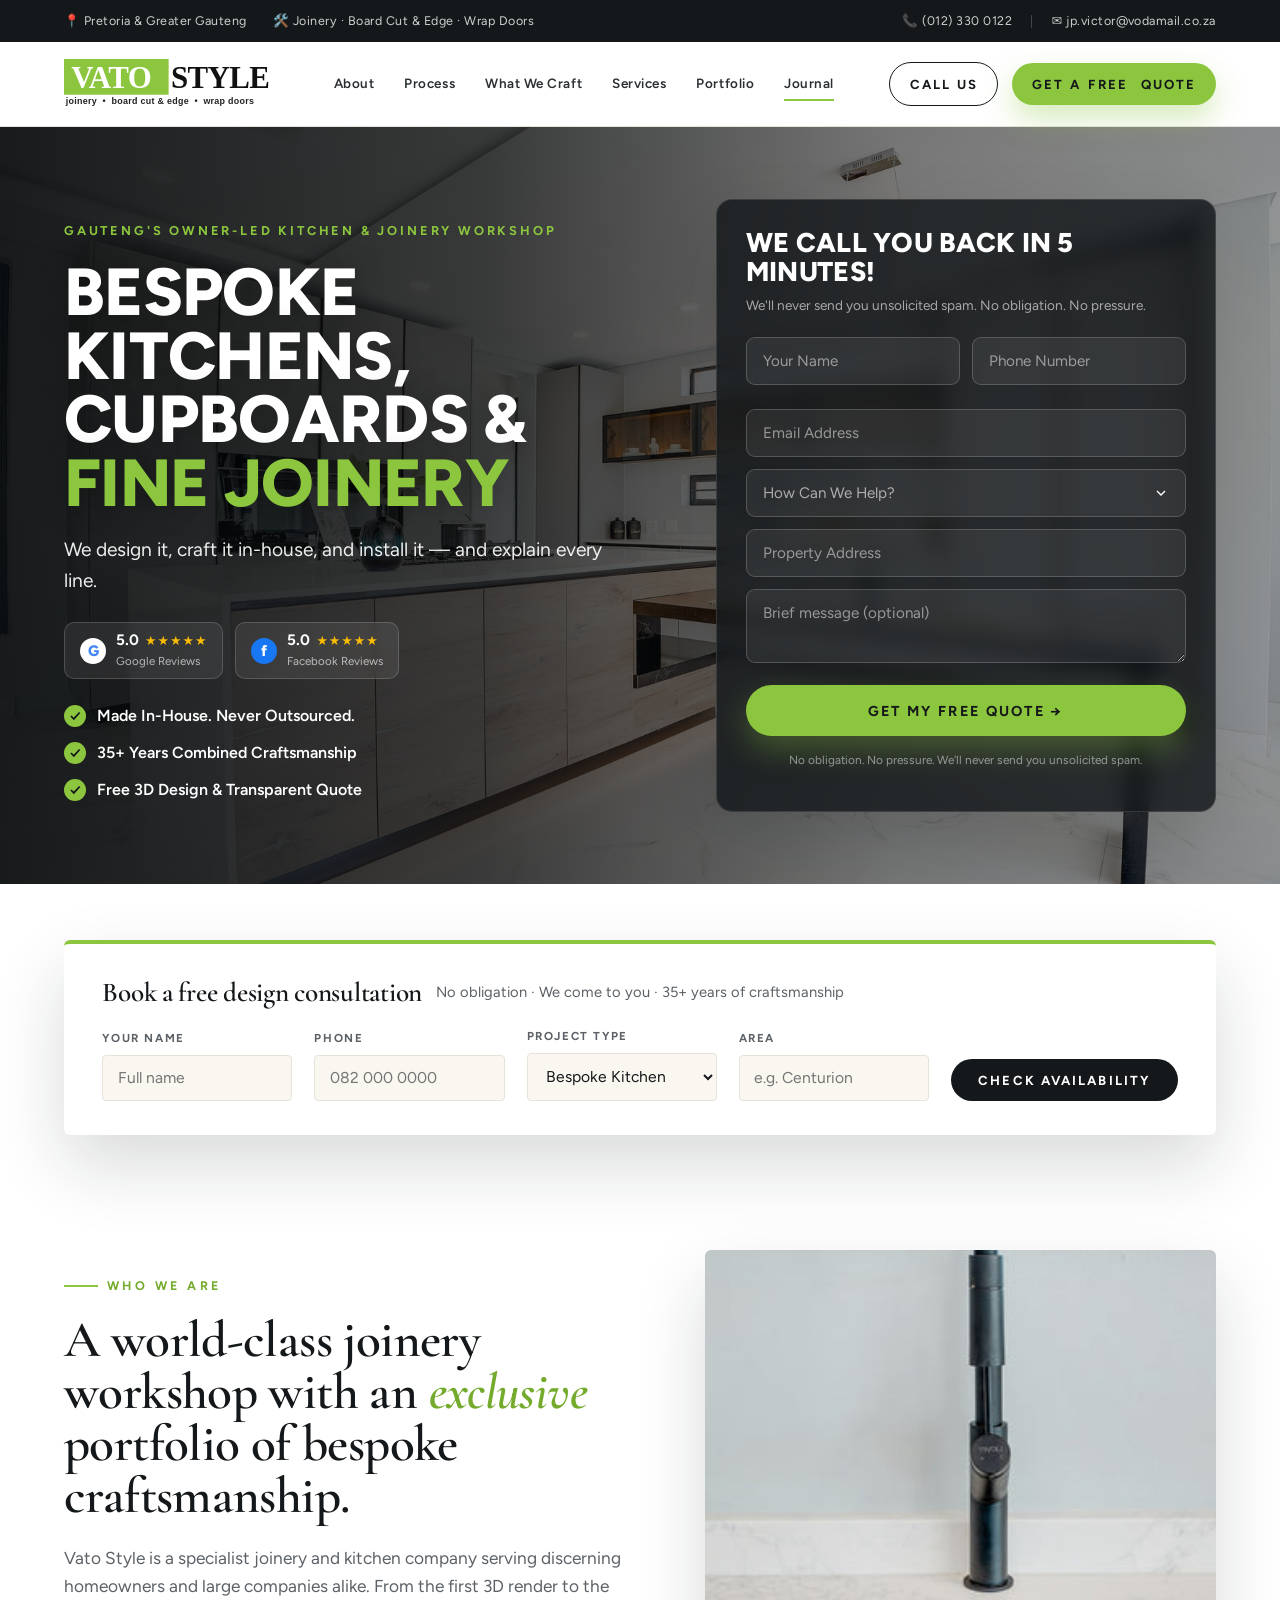
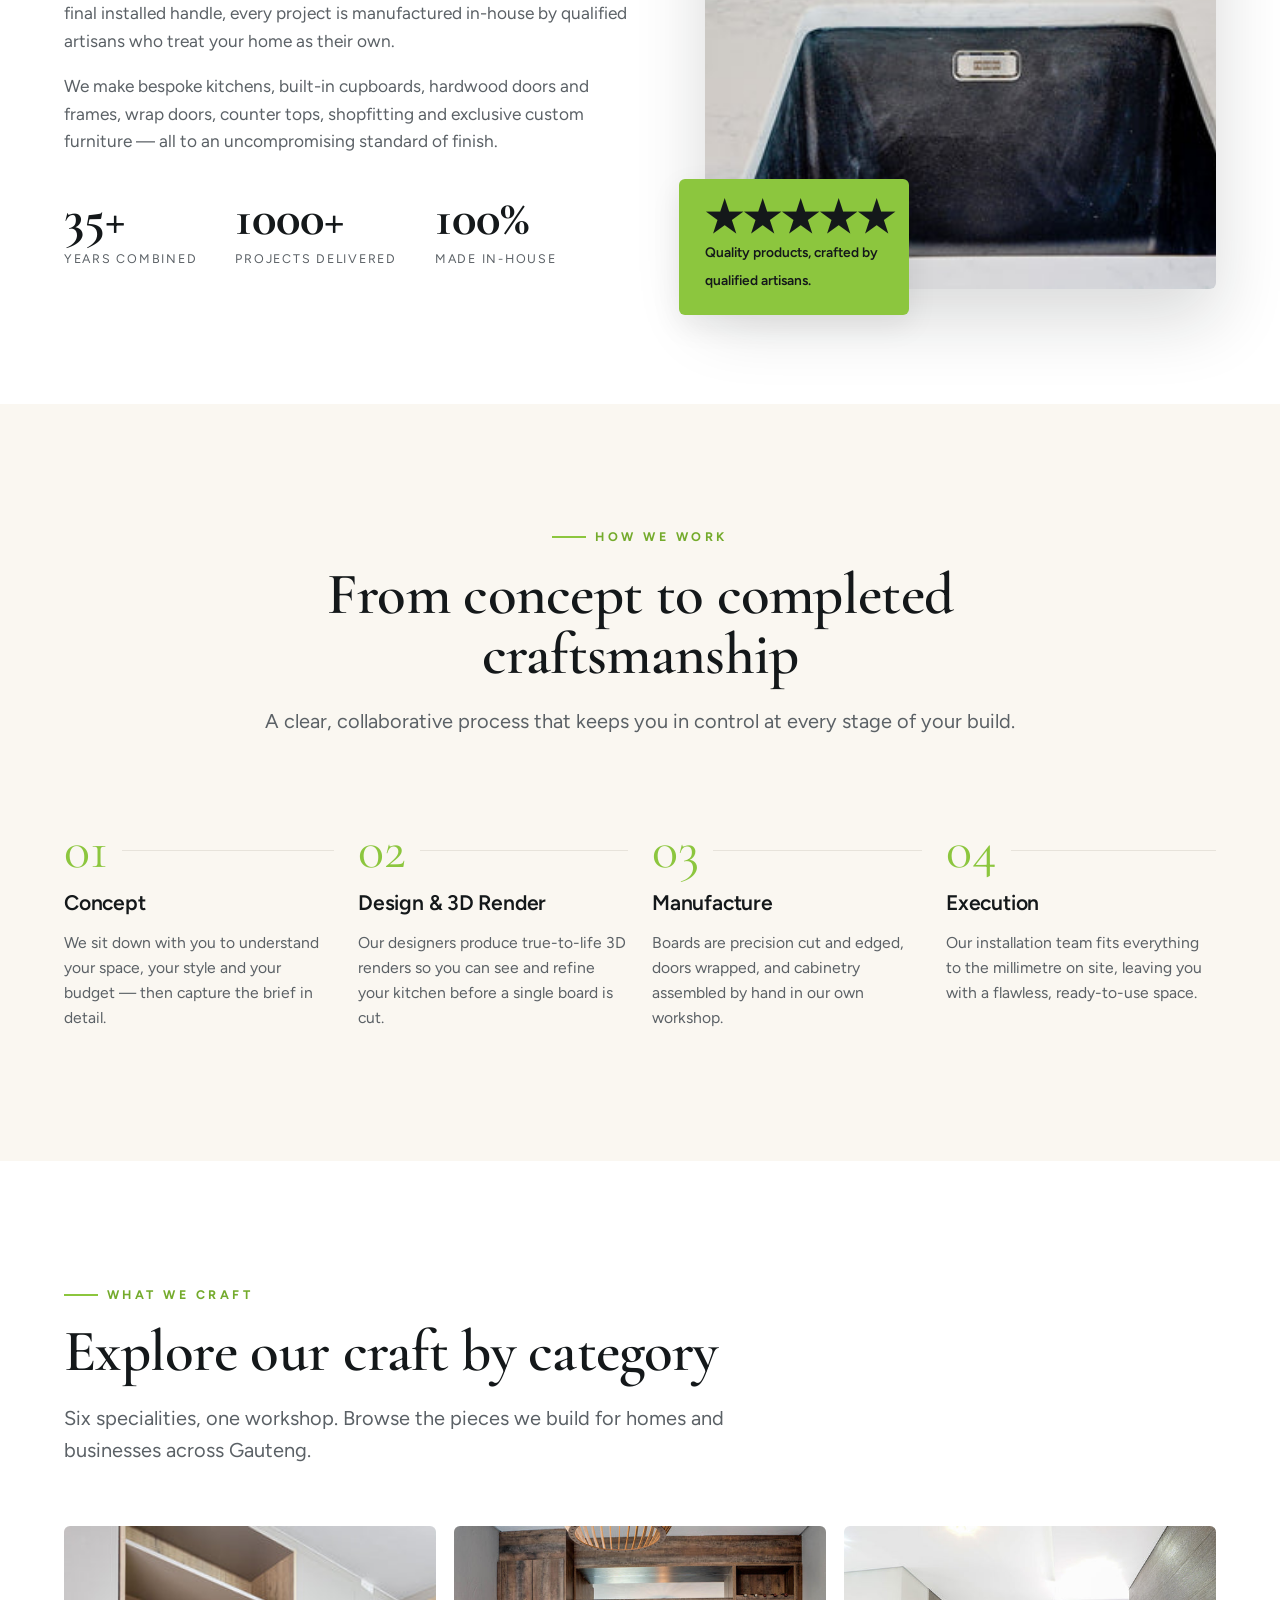
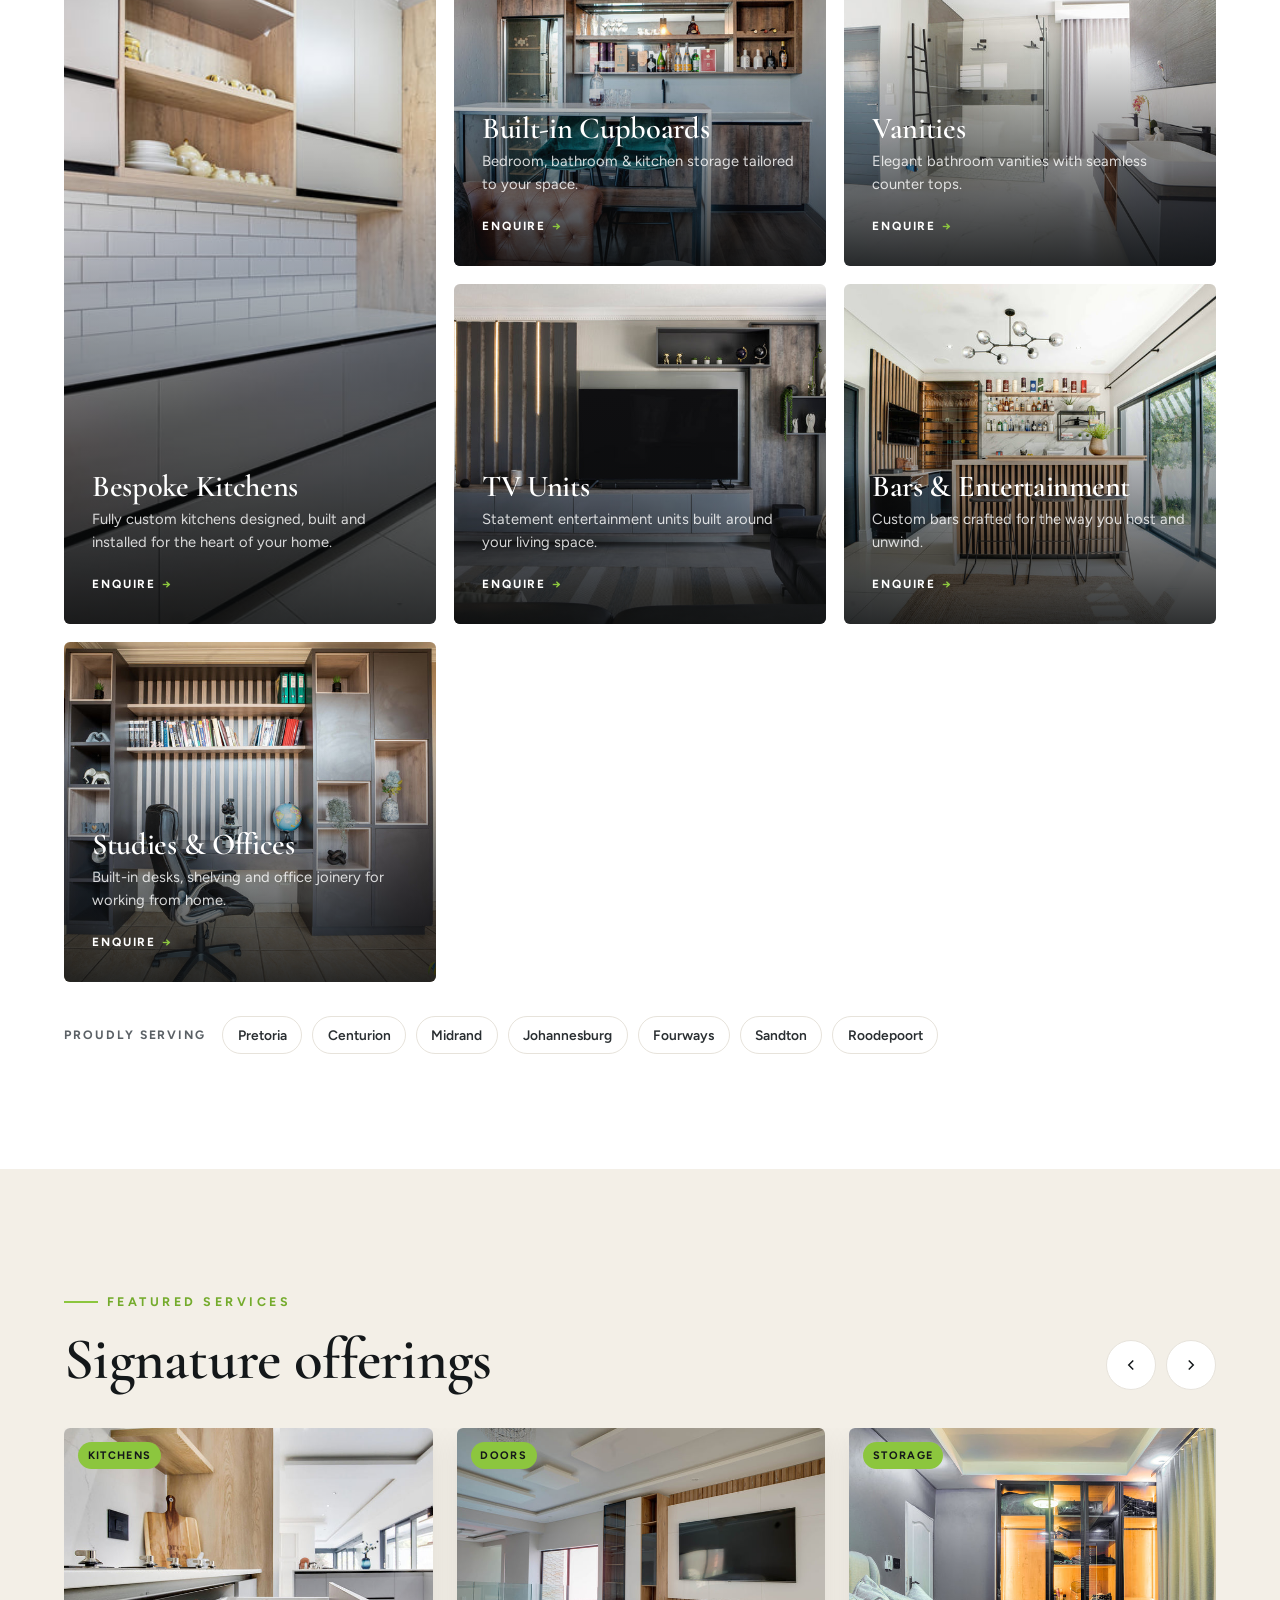
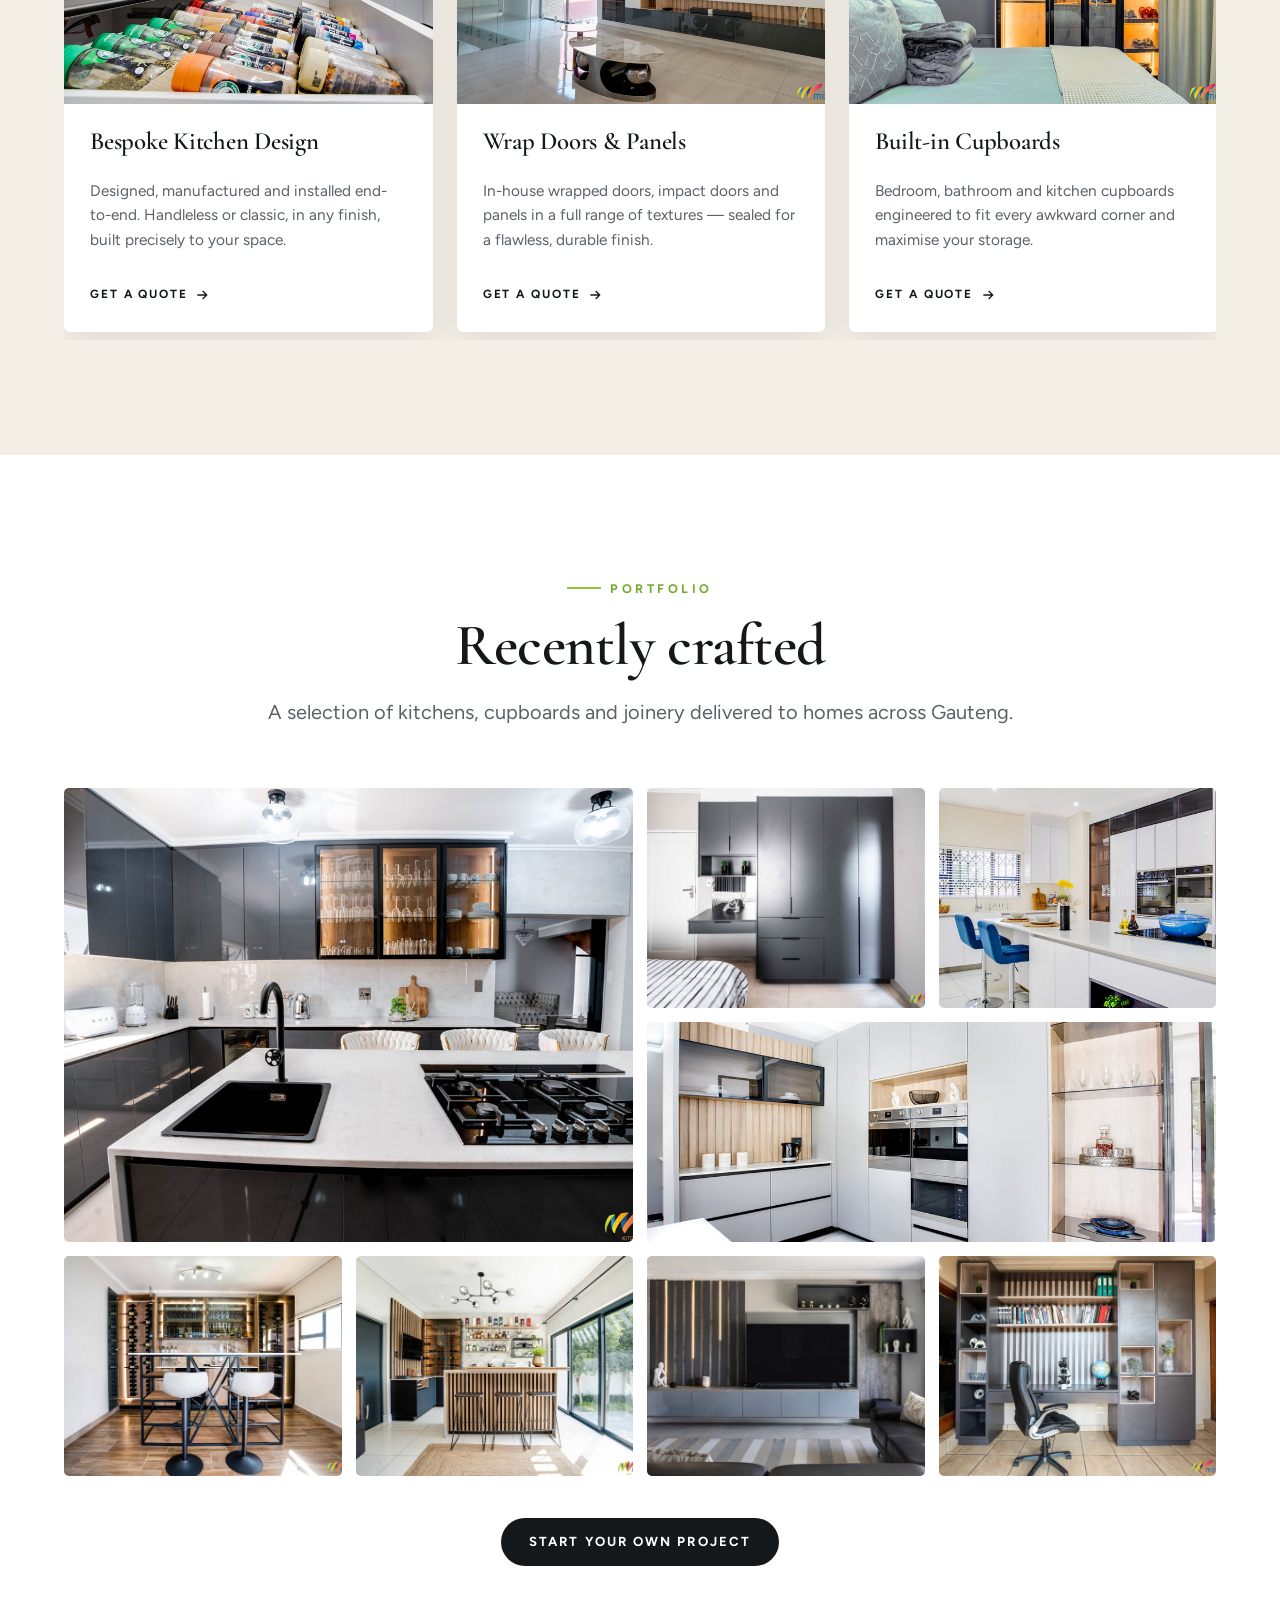
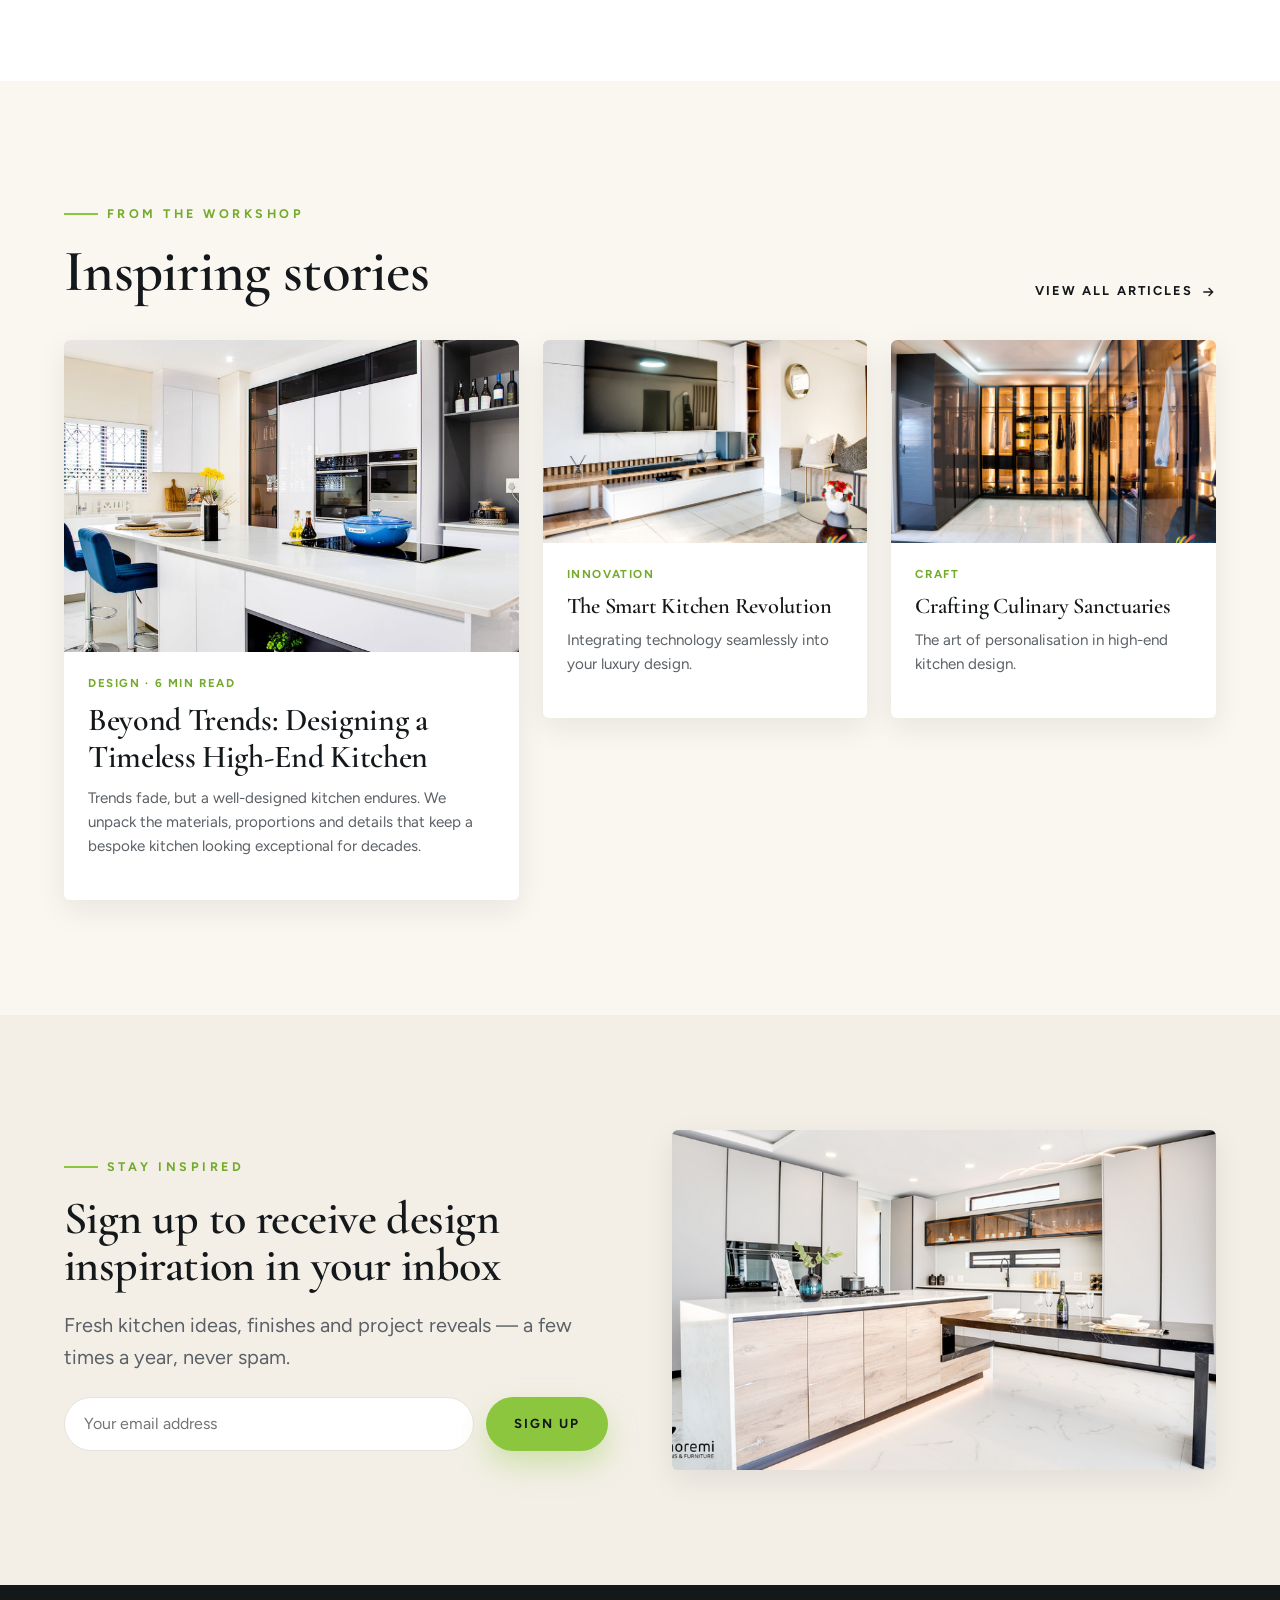
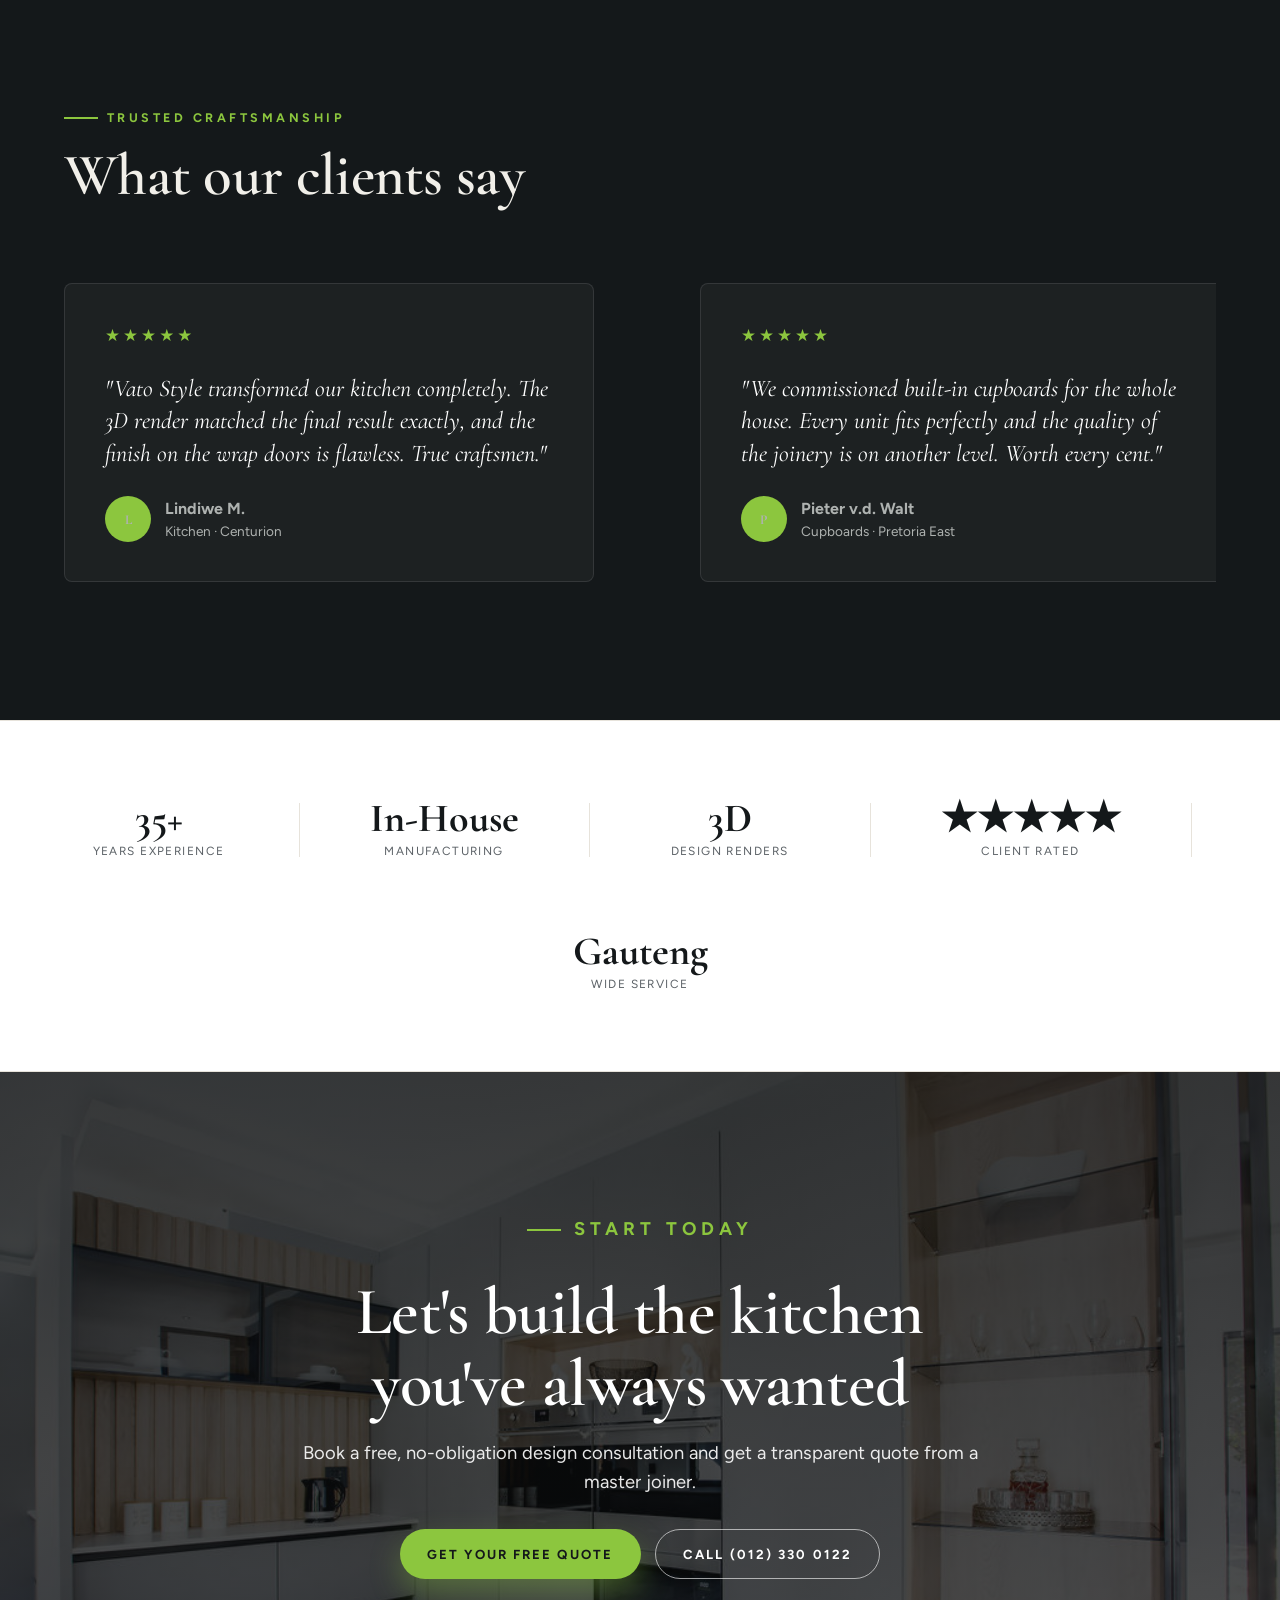
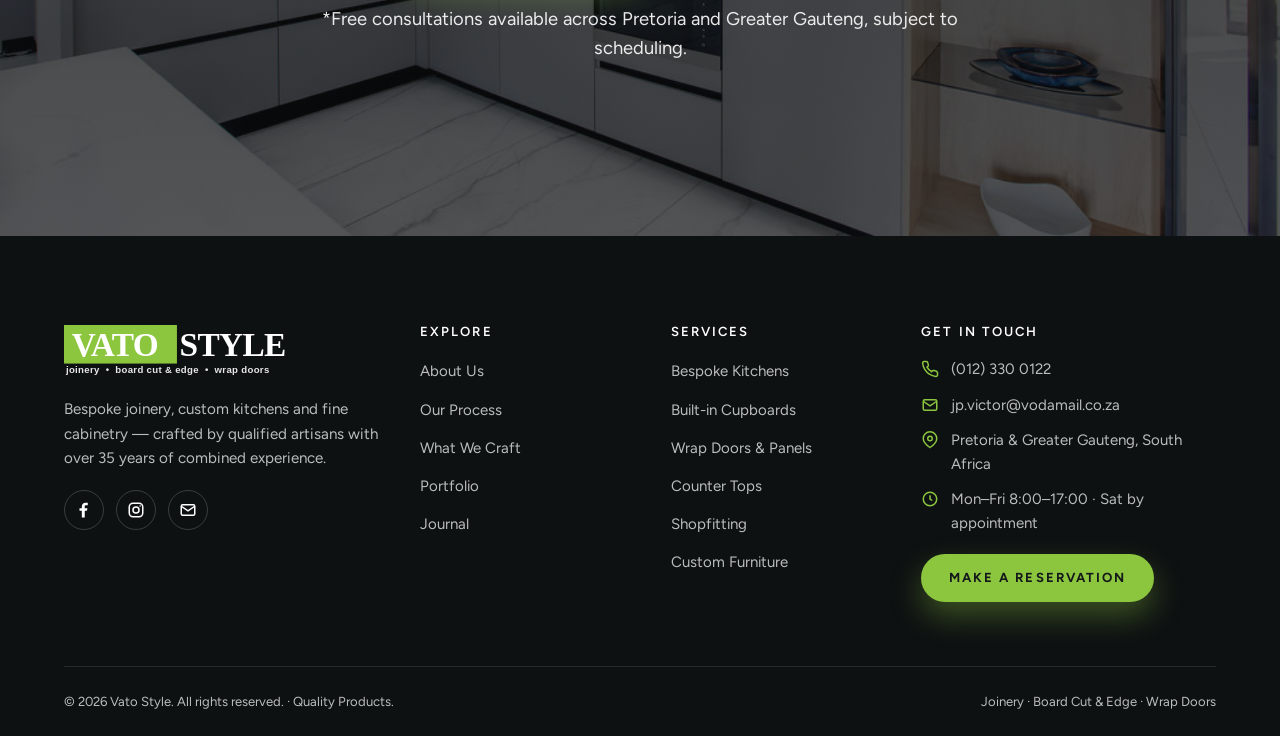
==== commit 674af114: "Redesign hero as split layout with lead-capture form Replace the full-bleed hero slider with a two-c" ====
--- a/index.html
+++ b/index.html
@@ -74,80 +74,66 @@
   </div>
 </div>
 
-<!-- ============ HERO SLIDER (A: featured properties carousel) ============ -->
+<!-- ============ HERO (headline + trust  |  lead-capture form) ============ -->
 <section class="hero" id="hero">
-  <div class="hero__slide active" data-slide="0">
-    <div class="hero__media"><img src="assets/img/gallery/hero-main.jpg" alt="Bespoke modern kitchen by Vato Style"></div>
-    <div class="hero__inner"><div class="hero__content">
-      <p class="hero__tag">Bespoke Joinery · Est. Craftsmanship</p>
-      <h1 class="hero__title">Kitchens crafted for the heart of your home</h1>
-      <p class="hero__sub">Hand-built cabinetry, precision board cut &amp; edge, and flawless wrap doors — designed, manufactured and installed by master artisans.</p>
-      <div class="hero__actions">
-        <a href="quote.html" class="btn btn--lime">Start Your Project</a>
-        <a href="#portfolio" class="btn btn--ghost-light">View Portfolio</a>
-      </div>
-    </div></div>
-  </div>
-
-  <div class="hero__slide" data-slide="1">
-    <div class="hero__media"><img src="assets/img/gallery/hero-mkpn25.jpg" alt="Contemporary fitted kitchen"></div>
-    <div class="hero__inner"><div class="hero__content">
-      <p class="hero__tag">Signature Kitchens</p>
-      <h1 class="hero__title">The Modern Masterpiece</h1>
-      <p class="hero__sub">Seamless handleless cabinetry, integrated appliances and engineered stone tops — a kitchen built to be lived in for decades.</p>
-      <div class="hero__actions">
-        <a href="quote.html" class="btn btn--lime">Design Yours</a>
-        <a href="#craft" class="btn btn--ghost-light">Explore Ranges</a>
-      </div>
-    </div></div>
-  </div>
-
-  <div class="hero__slide" data-slide="2">
-    <div class="hero__media"><img src="assets/img/gallery/hero-rivonia.jpg" alt="Custom built-in cupboards"></div>
-    <div class="hero__inner"><div class="hero__content">
-      <p class="hero__tag">Cupboards &amp; Storage</p>
-      <h1 class="hero__title">Storage, beautifully solved</h1>
-      <p class="hero__sub">Built-in bedroom, bathroom and kitchen cupboards tailored to the millimetre — maximising every space in your home.</p>
-      <div class="hero__actions">
-        <a href="quote.html" class="btn btn--lime">Get a Quote</a>
-        <a href="#services" class="btn btn--ghost-light">Our Services</a>
-      </div>
-    </div></div>
-  </div>
-
-  <div class="hero__slide" data-slide="3">
-    <div class="hero__media"><img src="assets/img/gallery/hero-barman.jpg" alt="Custom bar and entertainment joinery"></div>
-    <div class="hero__inner"><div class="hero__content">
-      <p class="hero__tag">Wrap Doors &amp; Panels</p>
-      <h1 class="hero__title">Flawless finishes, every door</h1>
-      <p class="hero__sub">Wrap doors, impact doors and wrap panels in a spectrum of textures and tones — manufactured in-house for a perfect, lasting seal.</p>
-      <div class="hero__actions">
-        <a href="quote.html" class="btn btn--lime">Request Samples</a>
-        <a href="#craft" class="btn btn--ghost-light">See Finishes</a>
-      </div>
-    </div></div>
-  </div>
-
-  <div class="hero__slide" data-slide="4">
-    <div class="hero__media"><img src="assets/img/gallery/hero-fourways.jpg" alt="Custom hardwood joinery"></div>
-    <div class="hero__inner"><div class="hero__content">
-      <p class="hero__tag">Custom Hardwood</p>
-      <h1 class="hero__title">Heirloom-grade craftsmanship</h1>
-      <p class="hero__sub">Solid hardwood doors, frames, tables and exclusive furniture — bespoke pieces made to be passed down for generations.</p>
-      <div class="hero__actions">
-        <a href="quote.html" class="btn btn--lime">Commission a Piece</a>
-        <a href="#stories" class="btn btn--ghost-light">Read Our Journal</a>
-      </div>
-    </div></div>
-  </div>
-
-  <div class="hero__nav">
-    <div class="hero__arrows">
-      <button id="heroPrev" aria-label="Previous slide"><svg width="18" height="18" viewBox="0 0 24 24" fill="none" stroke="currentColor" stroke-width="2"><path d="M15 18l-6-6 6-6"/></svg></button>
-      <button id="heroNext" aria-label="Next slide"><svg width="18" height="18" viewBox="0 0 24 24" fill="none" stroke="currentColor" stroke-width="2"><path d="M9 18l6-6-6-6"/></svg></button>
-    </div>
-    <span class="hero__count"><b id="heroCur">01</b> / 05</span>
-    <div class="hero__dots" id="heroDots"></div>
+  <div class="hero__bg">
+    <img class="active" src="assets/img/gallery/hero-main.jpg" alt="Bespoke modern kitchen by Vato Style">
+    <img src="assets/img/gallery/hero-mkpn25.jpg" alt="Contemporary fitted kitchen" loading="lazy">
+    <img src="assets/img/gallery/hero-rivonia.jpg" alt="Custom built-in cupboards" loading="lazy">
+  </div>
+
+  <div class="hero__grid">
+    <!-- Left: headline + trust -->
+    <div class="hero__left">
+      <p class="hero__eyebrow">Gauteng's Owner-Led Kitchen &amp; Joinery Workshop</p>
+      <h1 class="hero__h1">Bespoke Kitchens, Cupboards &amp; <em>Fine Joinery</em></h1>
+      <p class="hero__sub">We design it, craft it in-house, and install it — and explain every line.</p>
+
+      <div class="hero__reviews">
+        <div class="review-badge">
+          <span class="review-badge__icon g">G</span>
+          <span class="review-badge__txt"><b>5.0 <span class="stars">★★★★★</span></b><span>Google Reviews</span></span>
+        </div>
+        <div class="review-badge">
+          <span class="review-badge__icon f">f</span>
+          <span class="review-badge__txt"><b>5.0 <span class="stars">★★★★★</span></b><span>Facebook Reviews</span></span>
+        </div>
+      </div>
+
+      <ul class="hero__trust">
+        <li><svg viewBox="0 0 24 24" fill="none" stroke="currentColor" stroke-width="3"><path d="M5 12l5 5L20 6"/></svg> Made In-House. Never Outsourced.</li>
+        <li><svg viewBox="0 0 24 24" fill="none" stroke="currentColor" stroke-width="3"><path d="M5 12l5 5L20 6"/></svg> 35+ Years Combined Craftsmanship</li>
+        <li><svg viewBox="0 0 24 24" fill="none" stroke="currentColor" stroke-width="3"><path d="M5 12l5 5L20 6"/></svg> Free 3D Design &amp; Transparent Quote</li>
+      </ul>
+    </div>
+
+    <!-- Right: lead-capture form -->
+    <div class="hero__form">
+      <div class="success" id="heroSuccess">✅ Thank you! A member of the Vato Style team will call you back shortly.</div>
+      <form id="heroForm" novalidate>
+        <h3>We call you back in 5 minutes!</h3>
+        <p class="hf-sub">We'll never send you unsolicited spam. No obligation. No pressure.</p>
+        <div class="hf-row">
+          <input type="text" name="name" placeholder="Your Name" aria-label="Your name" required>
+          <input type="tel" name="phone" placeholder="Phone Number" aria-label="Phone number" required>
+        </div>
+        <input type="email" name="email" placeholder="Email Address" aria-label="Email address" required>
+        <select name="project" aria-label="How can we help?">
+          <option value="">How Can We Help?</option>
+          <option>Bespoke Kitchen</option>
+          <option>Built-in Cupboards</option>
+          <option>Wrap Doors &amp; Panels</option>
+          <option>Counter Tops</option>
+          <option>Shopfitting</option>
+          <option>Custom Furniture</option>
+          <option>Something Else</option>
+        </select>
+        <input type="text" name="address" placeholder="Property Address" aria-label="Property address">
+        <textarea name="message" placeholder="Brief message (optional)" aria-label="Brief message"></textarea>
+        <button type="submit" class="btn btn--lime">Get My Free Quote →</button>
+        <p class="hf-note">No obligation. No pressure. We'll never send you unsolicited spam.</p>
+      </form>
+    </div>
   </div>
 </section>
 
--- a/assets/css/style.css
+++ b/assets/css/style.css
@@ -187,71 +187,95 @@
 .drawer__contact a{display:block;margin-top:8px;color:var(--lime)}
 
 /* =====================================================================
-   HERO SLIDER  (A: featured properties carousel)
-   ===================================================================== */
-.hero{position:relative;height:clamp(560px,92vh,920px);overflow:hidden;background:var(--ink)}
-.hero__slide{
-  position:absolute;inset:0;opacity:0;visibility:hidden;
-  transition:opacity 1.1s var(--ease);
-}
-.hero__slide.active{opacity:1;visibility:visible;z-index:2}
-.hero__media{position:absolute;inset:0}
-.hero__media img{width:100%;height:100%;object-fit:cover;
-  transform:scale(1.12);transition:transform 7s ease-out}
-.hero__slide.active .hero__media img{transform:scale(1)}
-.hero__media::after{
+   HERO  (split layout: headline + trust  |  lead-capture form)
+   ===================================================================== */
+.hero{position:relative;overflow:hidden;background:var(--ink);isolation:isolate}
+.hero__bg{position:absolute;inset:0;z-index:-2}
+.hero__bg img{position:absolute;inset:0;width:100%;height:100%;object-fit:cover;
+  opacity:0;transition:opacity 1.6s var(--ease);transform:scale(1.06)}
+.hero__bg img.active{opacity:1}
+.hero__bg::after{
   content:"";position:absolute;inset:0;
-  background:linear-gradient(180deg,rgba(10,12,13,.28) 0%,rgba(10,12,13,.18) 45%,rgba(10,12,13,.82) 100%);
-}
-.hero__inner{
-  position:relative;z-index:3;height:100%;
-  max-width:var(--maxw);margin-inline:auto;padding:0 var(--gutter) clamp(72px,11vh,120px);
-  display:flex;flex-direction:column;justify-content:flex-end;
-}
-.hero__content{max-width:730px;color:#fff}
-.hero__tag{
-  font-size:.78rem;font-weight:700;letter-spacing:.3em;text-transform:uppercase;
-  color:var(--lime);display:flex;align-items:center;gap:.8em;margin-bottom:1.1rem;
-  opacity:0;transform:translateY(22px);
-}
-.hero__tag::before{content:"";width:42px;height:2px;background:var(--lime)}
-.hero__title{
-  font-family:var(--font-display);font-size:clamp(2.7rem,6.6vw,5.6rem);font-weight:600;
-  line-height:1;color:#fff;margin-bottom:1.1rem;
-  opacity:0;transform:translateY(28px);
-}
-.hero__sub{
-  font-size:clamp(1.02rem,1.5vw,1.22rem);color:rgba(255,255,255,.9);max-width:54ch;
-  margin-bottom:2rem;opacity:0;transform:translateY(28px);
-}
-.hero__actions{display:flex;gap:14px;flex-wrap:wrap;opacity:0;transform:translateY(28px)}
-.hero__slide.active .hero__tag{animation:heroUp .8s var(--ease) .25s forwards}
-.hero__slide.active .hero__title{animation:heroUp .9s var(--ease) .38s forwards}
-.hero__slide.active .hero__sub{animation:heroUp .9s var(--ease) .52s forwards}
-.hero__slide.active .hero__actions{animation:heroUp .9s var(--ease) .66s forwards}
-@keyframes heroUp{to{opacity:1;transform:translateY(0)}}
-
-.hero__nav{
-  position:absolute;z-index:5;bottom:clamp(28px,5vh,52px);right:var(--gutter);
-  display:flex;align-items:center;gap:18px;color:#fff;
-}
-.hero__dots{display:flex;gap:10px}
-.hero__dots button{width:11px;height:11px;border-radius:50%;border:1.5px solid rgba(255,255,255,.7);transition:.3s}
-.hero__dots button.active{background:var(--lime);border-color:var(--lime);transform:scale(1.15)}
-.hero__count{font-size:.85rem;letter-spacing:.12em;font-variant-numeric:tabular-nums}
-.hero__count b{color:var(--lime)}
-.hero__arrows{display:flex;gap:10px}
-.hero__arrows button{
-  width:48px;height:48px;border-radius:50%;border:1.5px solid rgba(255,255,255,.4);
-  color:#fff;display:grid;place-items:center;transition:.3s;
-}
-.hero__arrows button:hover{background:var(--lime);border-color:var(--lime);color:var(--ink)}
-@media(max-width:680px){.hero__arrows{display:none}}
+  background:linear-gradient(90deg,rgba(8,10,11,.92) 0%,rgba(8,10,11,.78) 38%,rgba(8,10,11,.5) 70%,rgba(8,10,11,.4) 100%);
+}
+@media(max-width:900px){
+  .hero__bg::after{background:linear-gradient(180deg,rgba(8,10,11,.78) 0%,rgba(8,10,11,.88) 100%)}
+}
+.hero__grid{
+  position:relative;z-index:1;width:100%;max-width:var(--maxw);margin-inline:auto;
+  padding:clamp(48px,8vh,84px) var(--gutter) clamp(48px,8vh,80px);
+  display:grid;grid-template-columns:1.08fr .92fr;gap:clamp(32px,5vw,70px);align-items:center;
+}
+
+/* Left column */
+.hero__left{color:#fff;max-width:660px}
+.hero__eyebrow{
+  font-size:.8rem;font-weight:700;letter-spacing:.22em;text-transform:uppercase;
+  color:var(--lime);display:flex;align-items:center;gap:.7em;margin-bottom:1.2rem;
+}
+.hero__h1{
+  font-family:var(--font-body);font-weight:800;text-transform:uppercase;
+  font-size:clamp(2.4rem,5.2vw,4.4rem);line-height:.96;letter-spacing:-.01em;color:#fff;
+  margin-bottom:1.2rem;text-shadow:0 2px 30px rgba(0,0,0,.35);
+}
+.hero__h1 em{font-style:normal;color:var(--lime)}
+.hero__sub{font-size:clamp(1.02rem,1.5vw,1.2rem);color:rgba(255,255,255,.92);margin-bottom:1.6rem;max-width:46ch}
+.hero__reviews{display:flex;gap:12px;flex-wrap:wrap;margin-bottom:1.5rem}
+.review-badge{
+  display:flex;align-items:center;gap:10px;
+  background:rgba(255,255,255,.08);border:1px solid rgba(255,255,255,.16);
+  padding:9px 15px;border-radius:10px;backdrop-filter:blur(4px);
+}
+.review-badge__icon{width:26px;height:26px;border-radius:50%;display:grid;place-items:center;
+  font-weight:800;font-size:.95rem;flex-shrink:0;background:#fff}
+.review-badge__icon.g{color:#4285F4}
+.review-badge__icon.f{background:#1877F2;color:#fff}
+.review-badge__txt{line-height:1.15}
+.review-badge__txt b{font-size:.95rem;display:flex;align-items:center;gap:6px}
+.review-badge__txt .stars{color:#FBBC05;letter-spacing:1px;font-size:.8rem}
+.review-badge__txt span{font-size:.72rem;color:rgba(255,255,255,.65)}
+.hero__trust{display:grid;gap:.7rem}
+.hero__trust li{display:flex;align-items:center;gap:.7em;font-weight:600;font-size:1rem;color:#fff}
+.hero__trust svg{flex-shrink:0;width:22px;height:22px;color:var(--ink);background:var(--lime);
+  border-radius:50%;padding:4px}
+
+/* Right column — lead form */
+.hero__form{
+  background:rgba(20,24,26,.82);backdrop-filter:blur(10px);
+  border:1px solid rgba(255,255,255,.12);border-radius:16px;
+  padding:clamp(22px,2.3vw,32px);box-shadow:var(--shadow-lg);
+}
+.hero__form h3{font-size:clamp(1.3rem,2.2vw,1.7rem);font-weight:800;text-transform:uppercase;
+  letter-spacing:.01em;color:#fff;line-height:1.05}
+.hero__form .hf-sub{font-size:.85rem;color:rgba(255,255,255,.6);margin:.5rem 0 1.3rem}
+.hf-row{display:grid;grid-template-columns:1fr 1fr;gap:12px;margin-bottom:12px}
+.hero__form input,.hero__form select,.hero__form textarea{
+  width:100%;font-family:inherit;font-size:.95rem;color:#fff;
+  background:rgba(255,255,255,.07);border:1px solid rgba(255,255,255,.18);
+  border-radius:9px;padding:.92em 1.05em;margin-bottom:12px;transition:.2s;
+}
+.hero__form textarea{min-height:74px;resize:vertical;margin-bottom:14px}
+.hero__form input::placeholder,.hero__form textarea::placeholder{color:rgba(255,255,255,.5)}
+.hero__form select{color:rgba(255,255,255,.6);appearance:none;
+  background-image:url("data:image/svg+xml,%3Csvg xmlns='http://www.w3.org/2000/svg' width='16' height='16' viewBox='0 0 24 24' fill='none' stroke='%23ffffff' stroke-width='2'%3E%3Cpath d='M6 9l6 6 6-6'/%3E%3C/svg%3E");
+  background-repeat:no-repeat;background-position:right 1em center;padding-right:2.6em}
+.hero__form select option{color:#14181a}
+.hero__form input:focus,.hero__form select:focus,.hero__form textarea:focus{
+  outline:none;border-color:var(--lime);background:rgba(255,255,255,.12);
+  box-shadow:0 0 0 3px rgba(140,198,62,.25)}
+.hero__form .btn{width:100%;font-size:.9rem;padding:1.15em 1.5em;box-shadow:0 14px 30px rgba(140,198,62,.3)}
+.hero__form .hf-note{text-align:center;font-size:.74rem;color:rgba(255,255,255,.5);margin-top:.9rem}
+.hero__form .success{margin-bottom:0}
+@media(max-width:900px){
+  .hero__grid{grid-template-columns:1fr;gap:34px}
+  .hero__left{max-width:none}
+}
+@media(max-width:430px){.hf-row{grid-template-columns:1fr}}
 
 /* =====================================================================
    QUICK QUOTE BAR  (A: booking / check-availability widget)
    ===================================================================== */
-.quotebar{position:relative;z-index:10;margin-top:-58px}
+.quotebar{position:relative;z-index:10;margin-top:clamp(34px,5vw,56px)}
 .quotebar__card{
   background:#fff;border-radius:6px;box-shadow:var(--shadow-lg);
   padding:clamp(22px,3vw,34px) clamp(22px,3vw,40px);
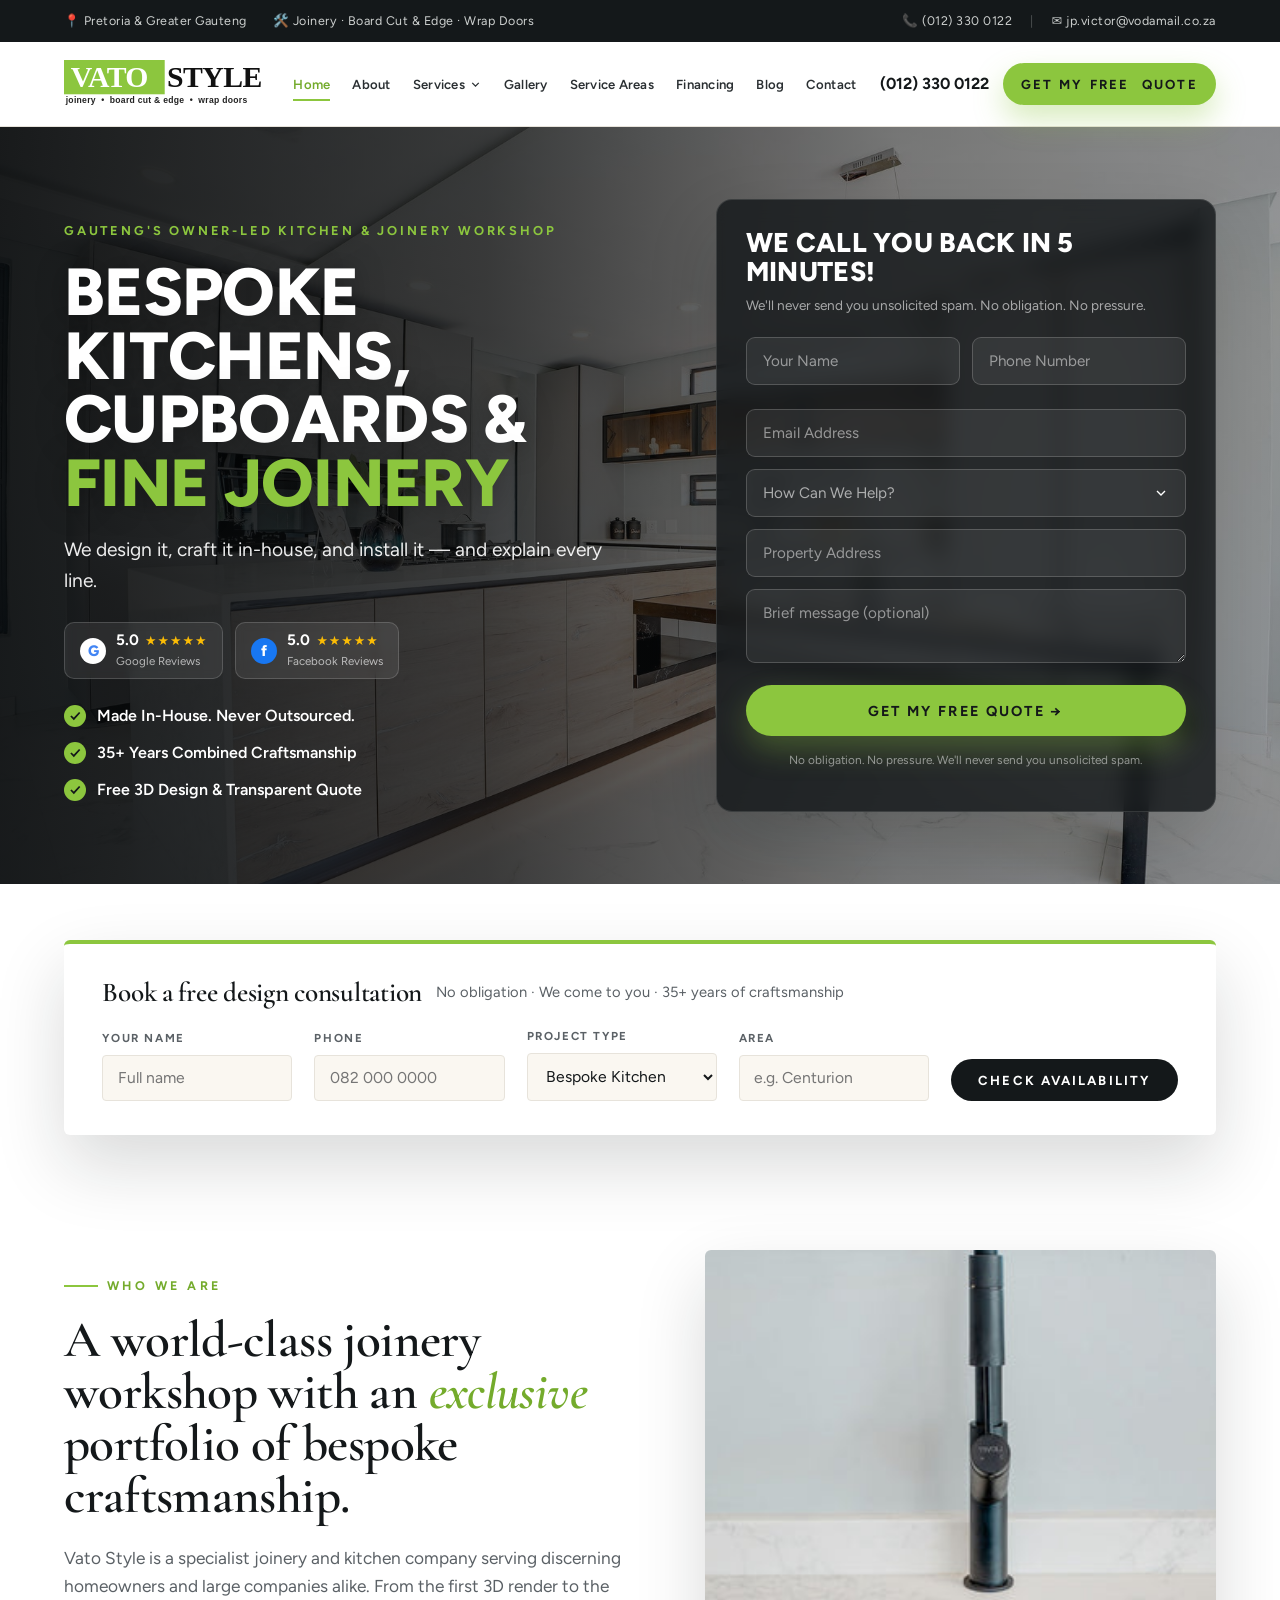
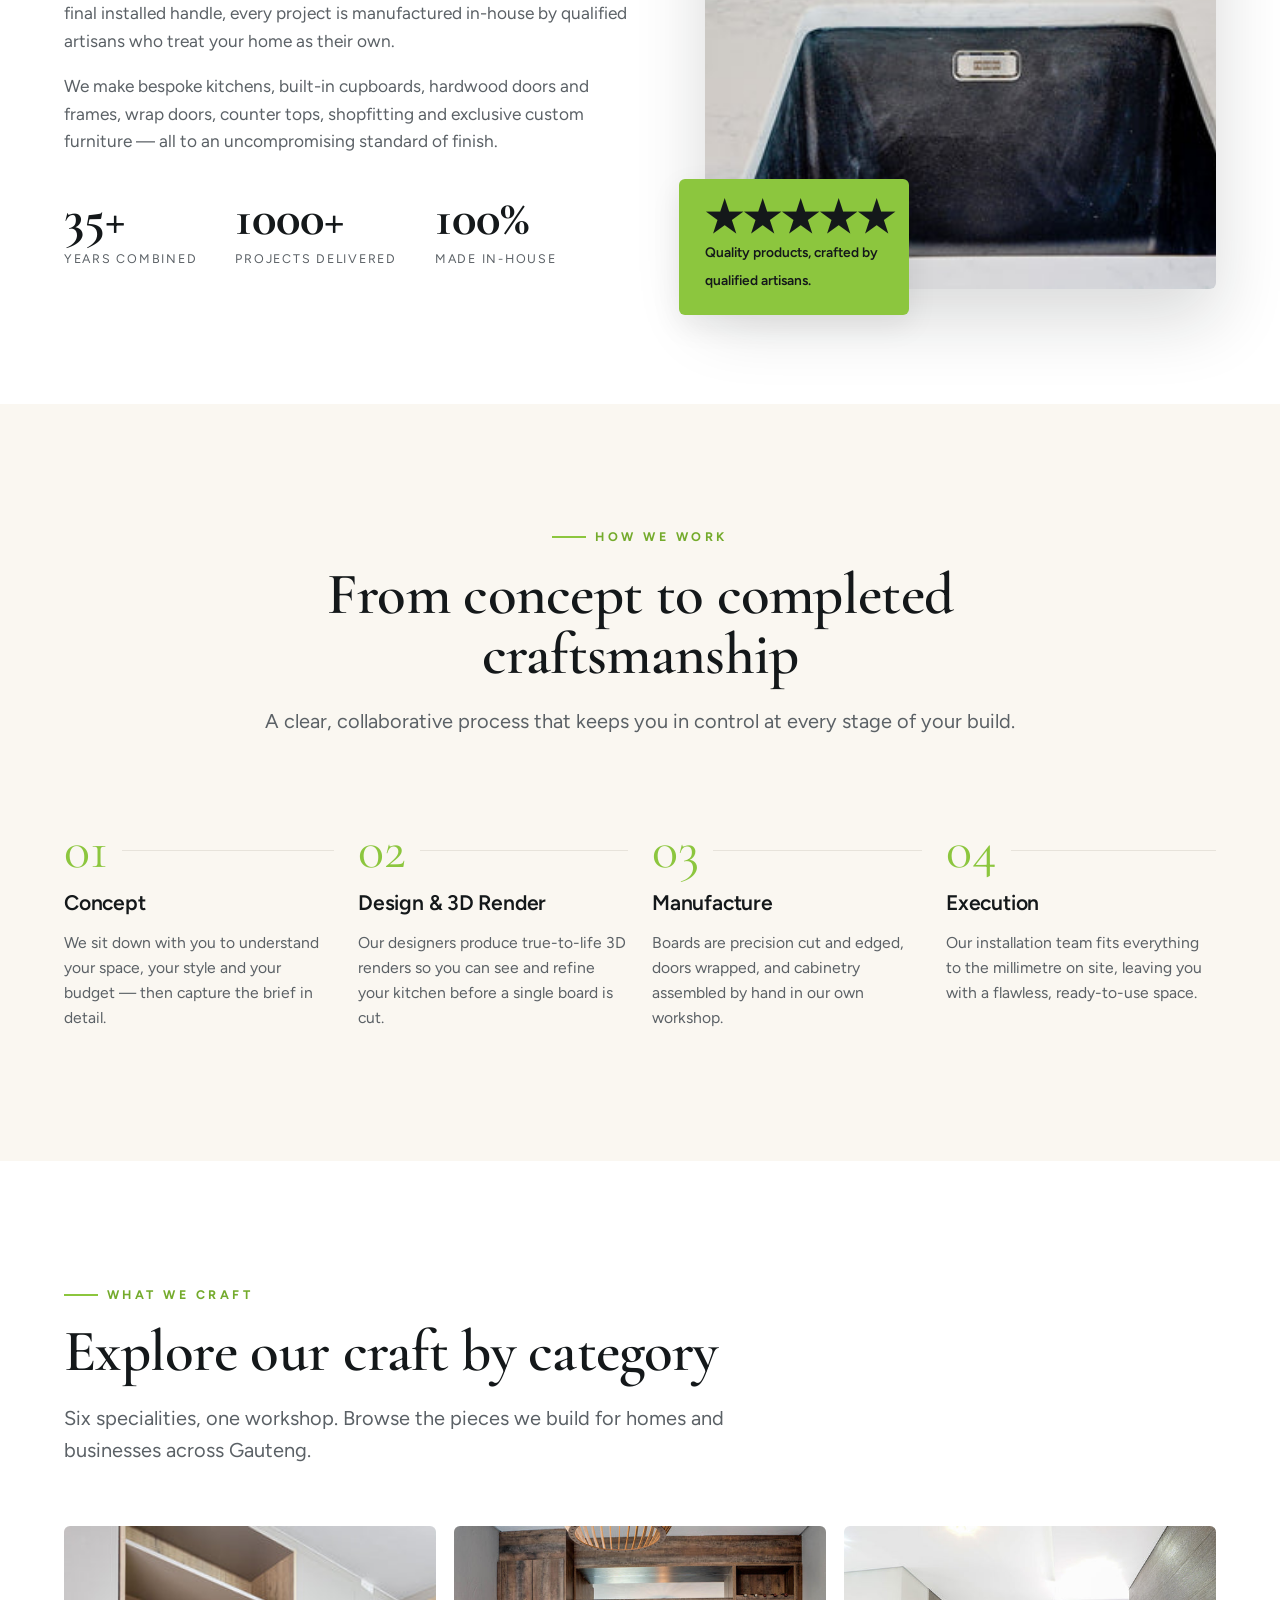
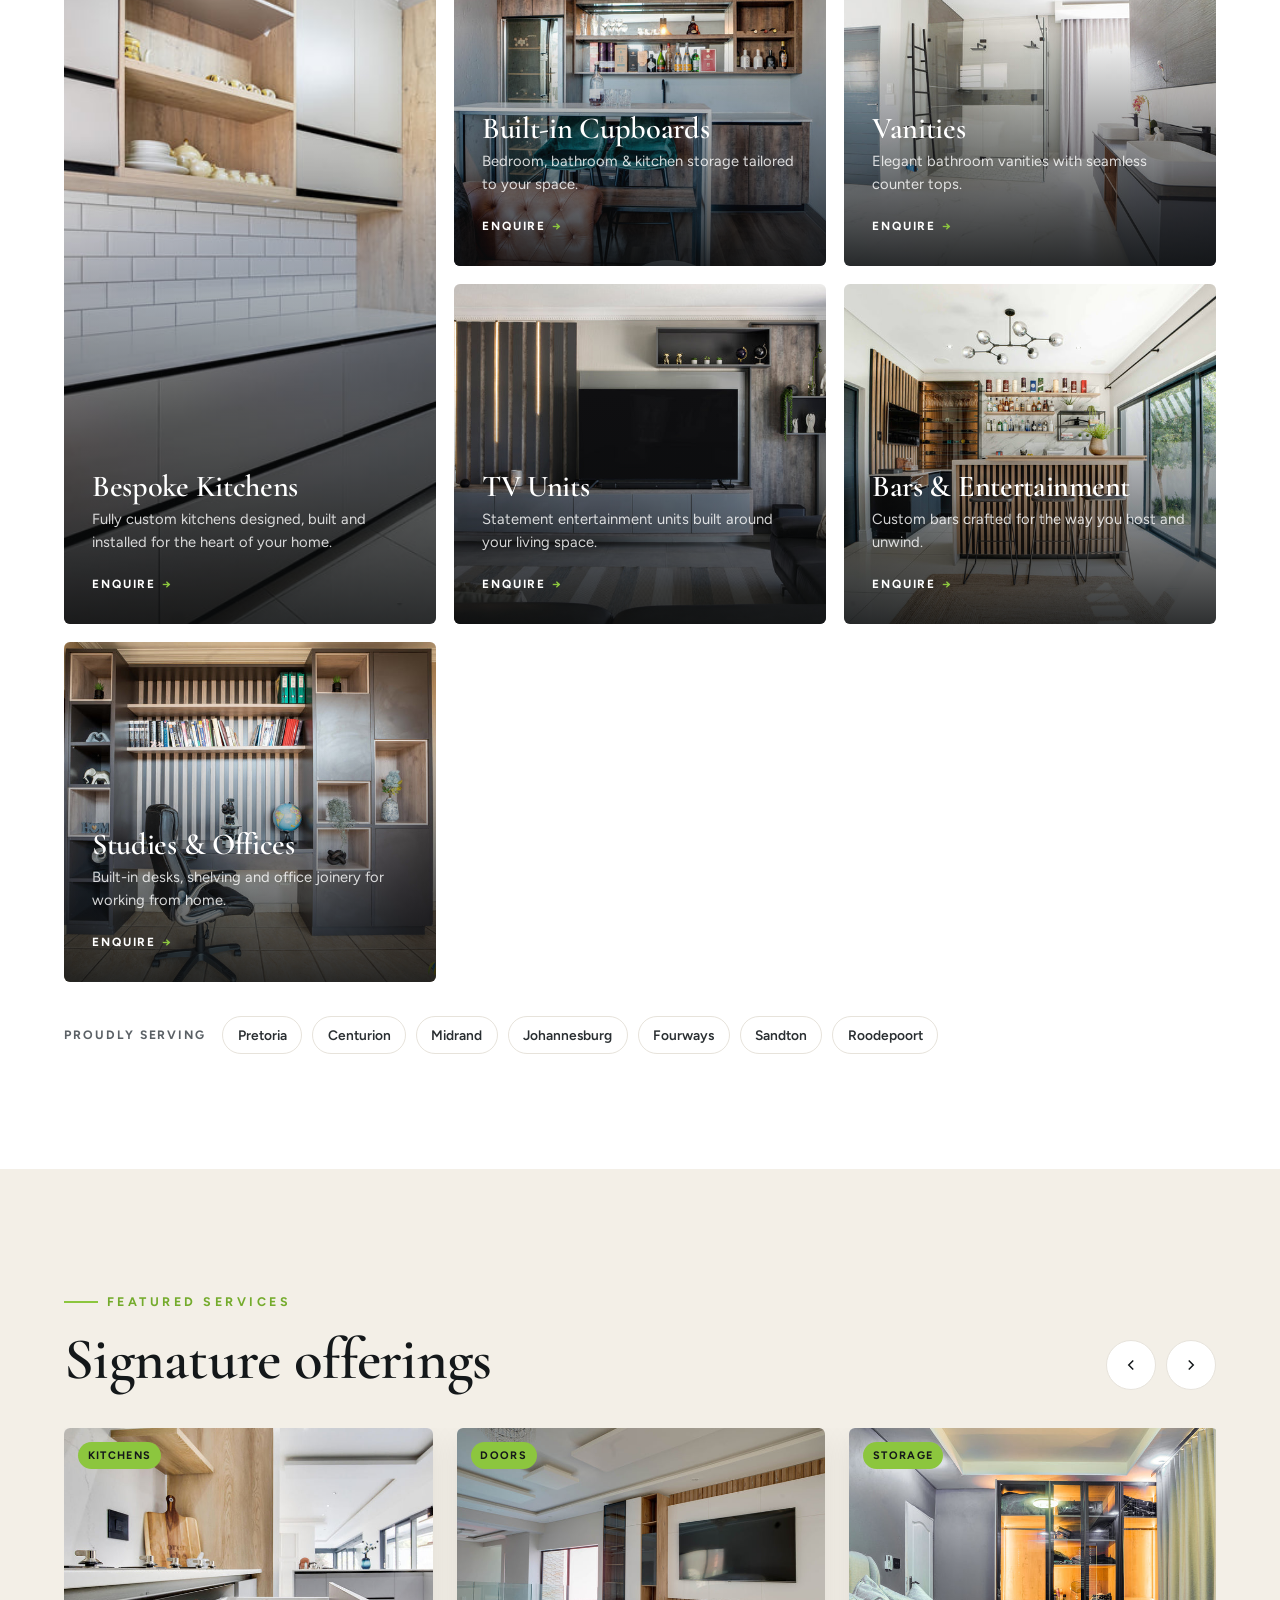
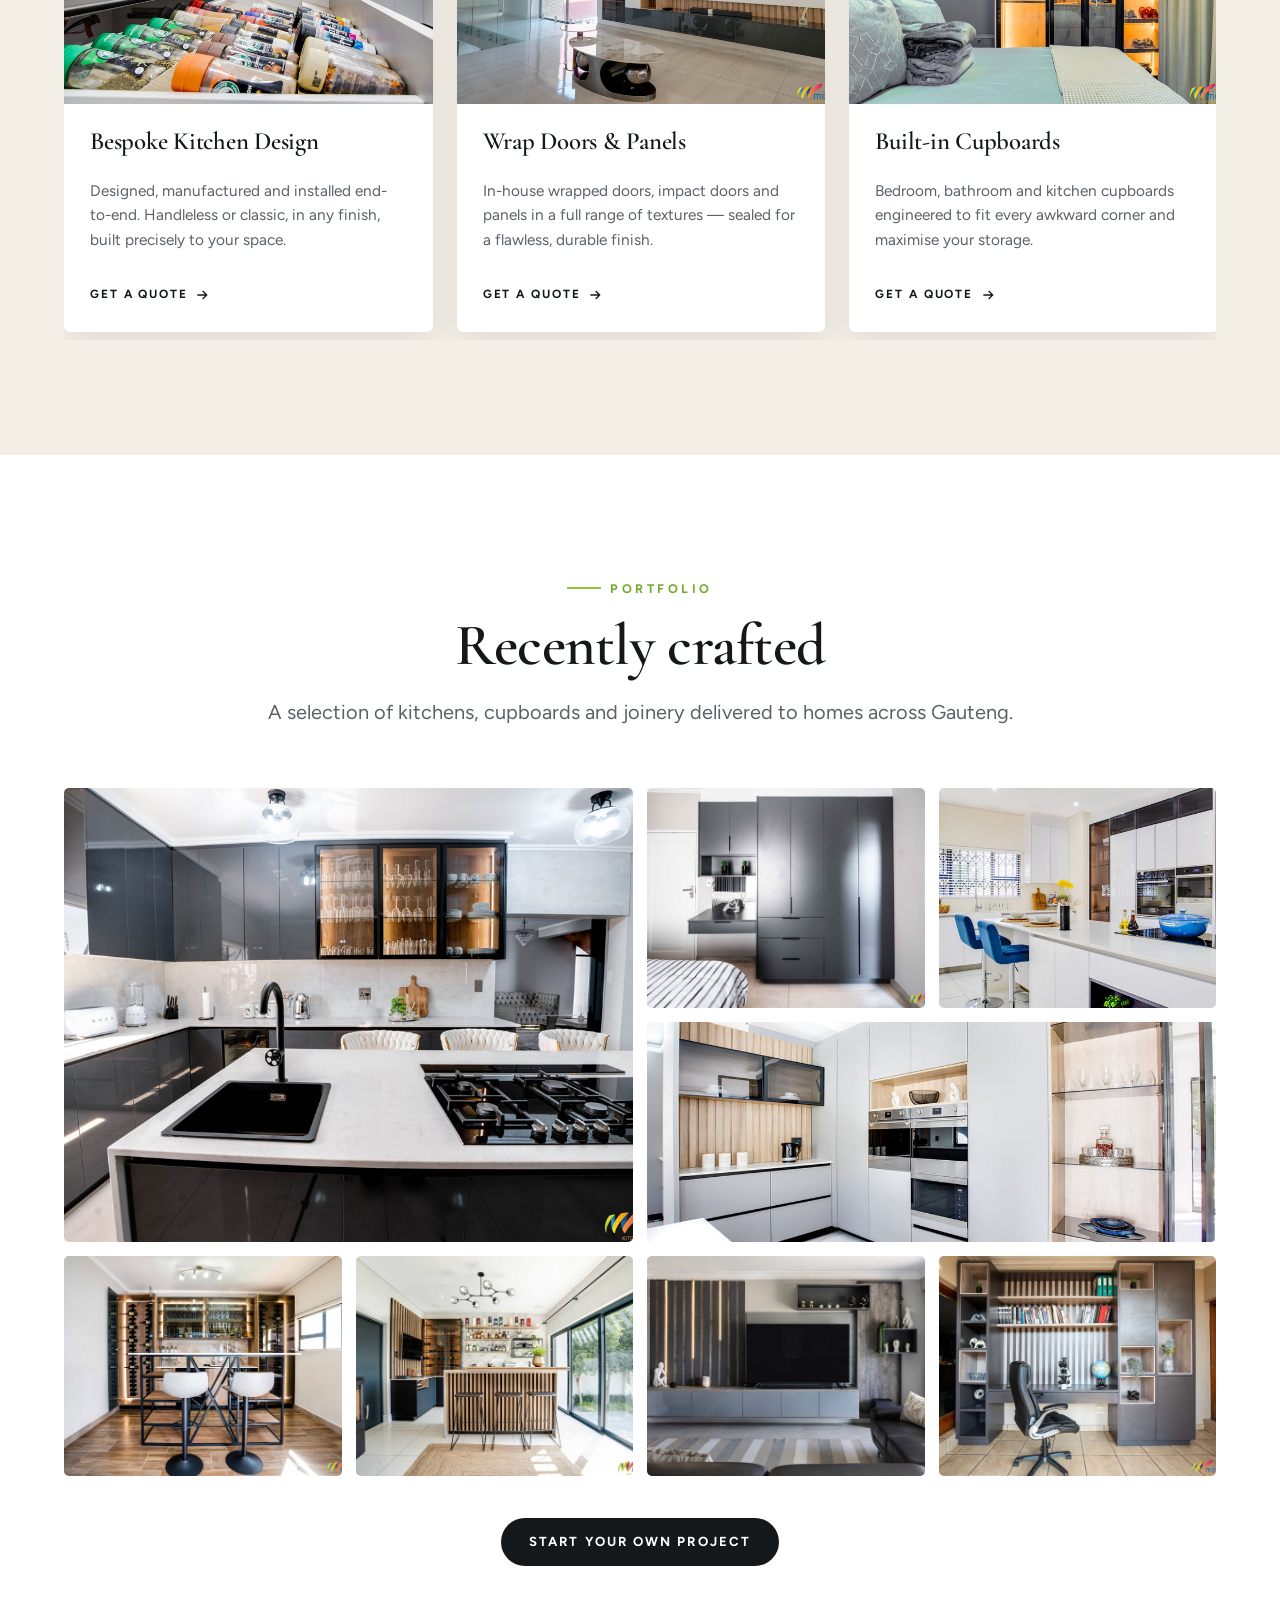
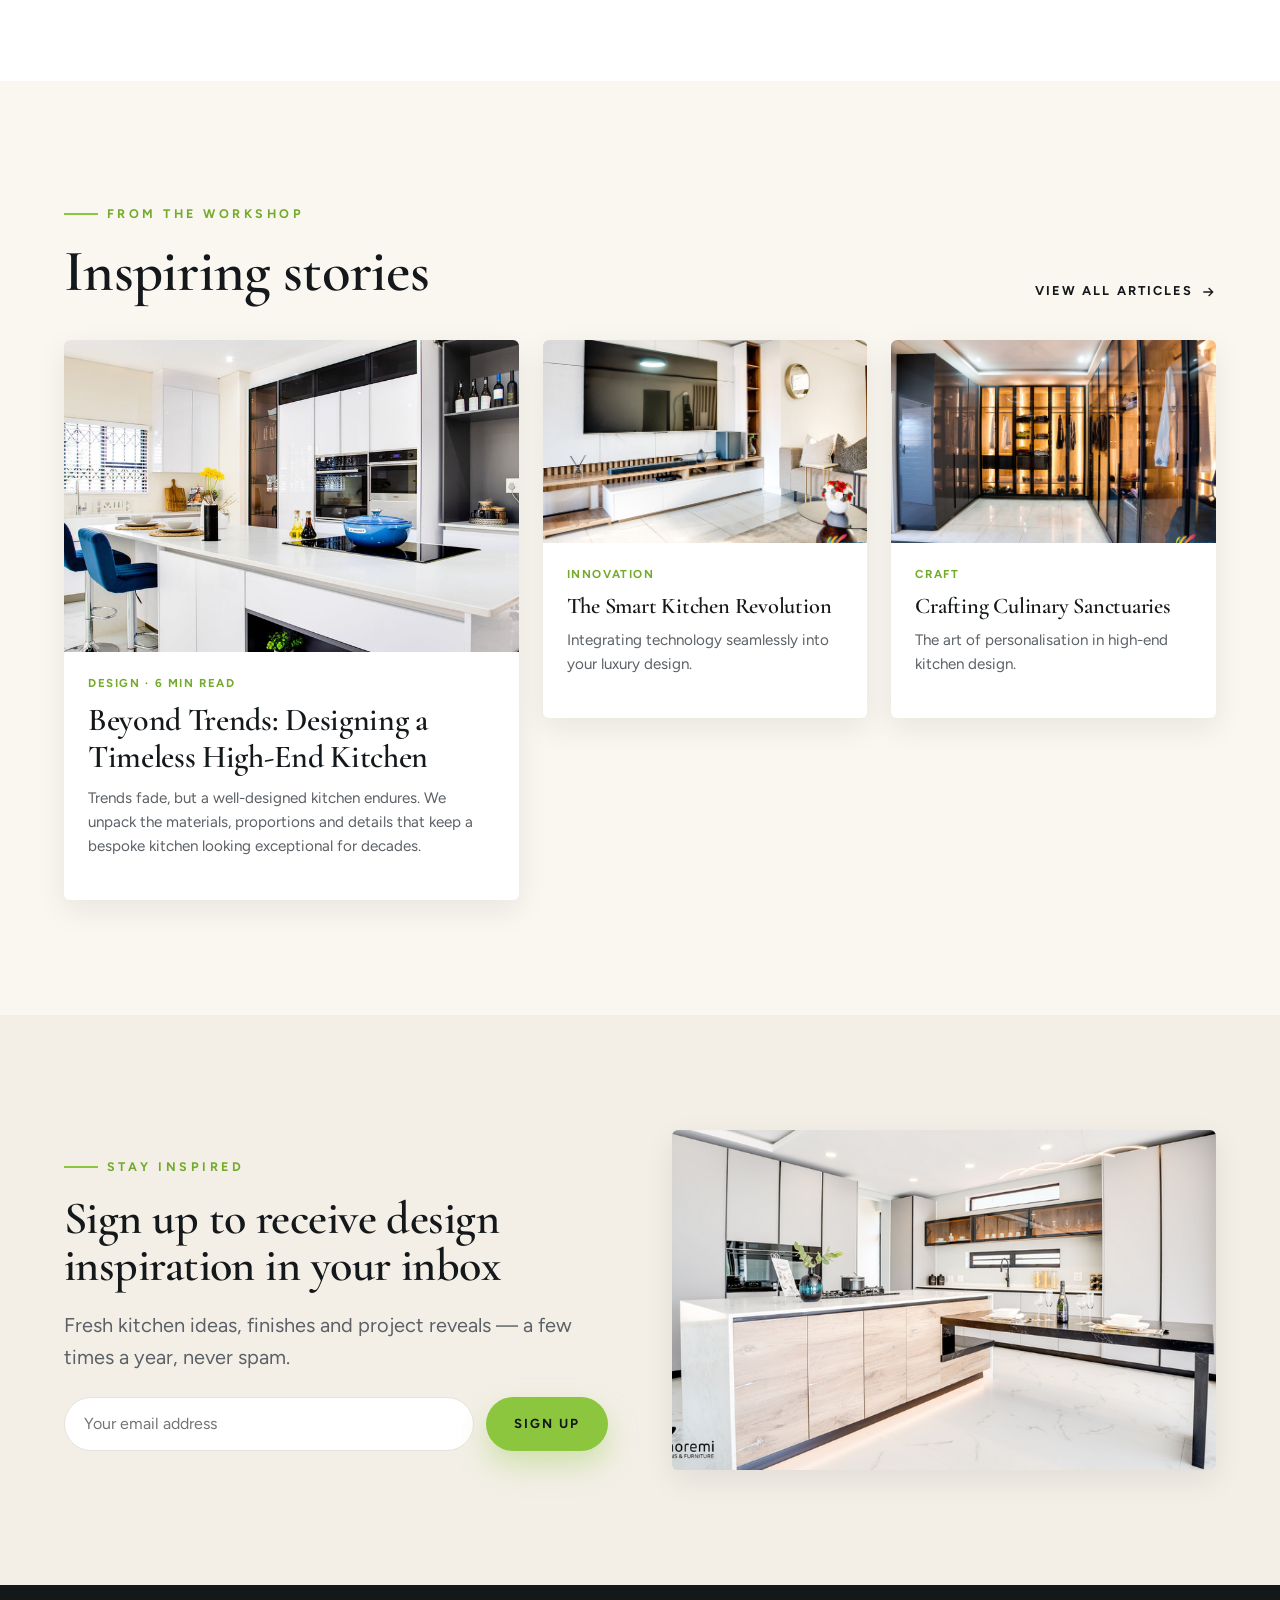
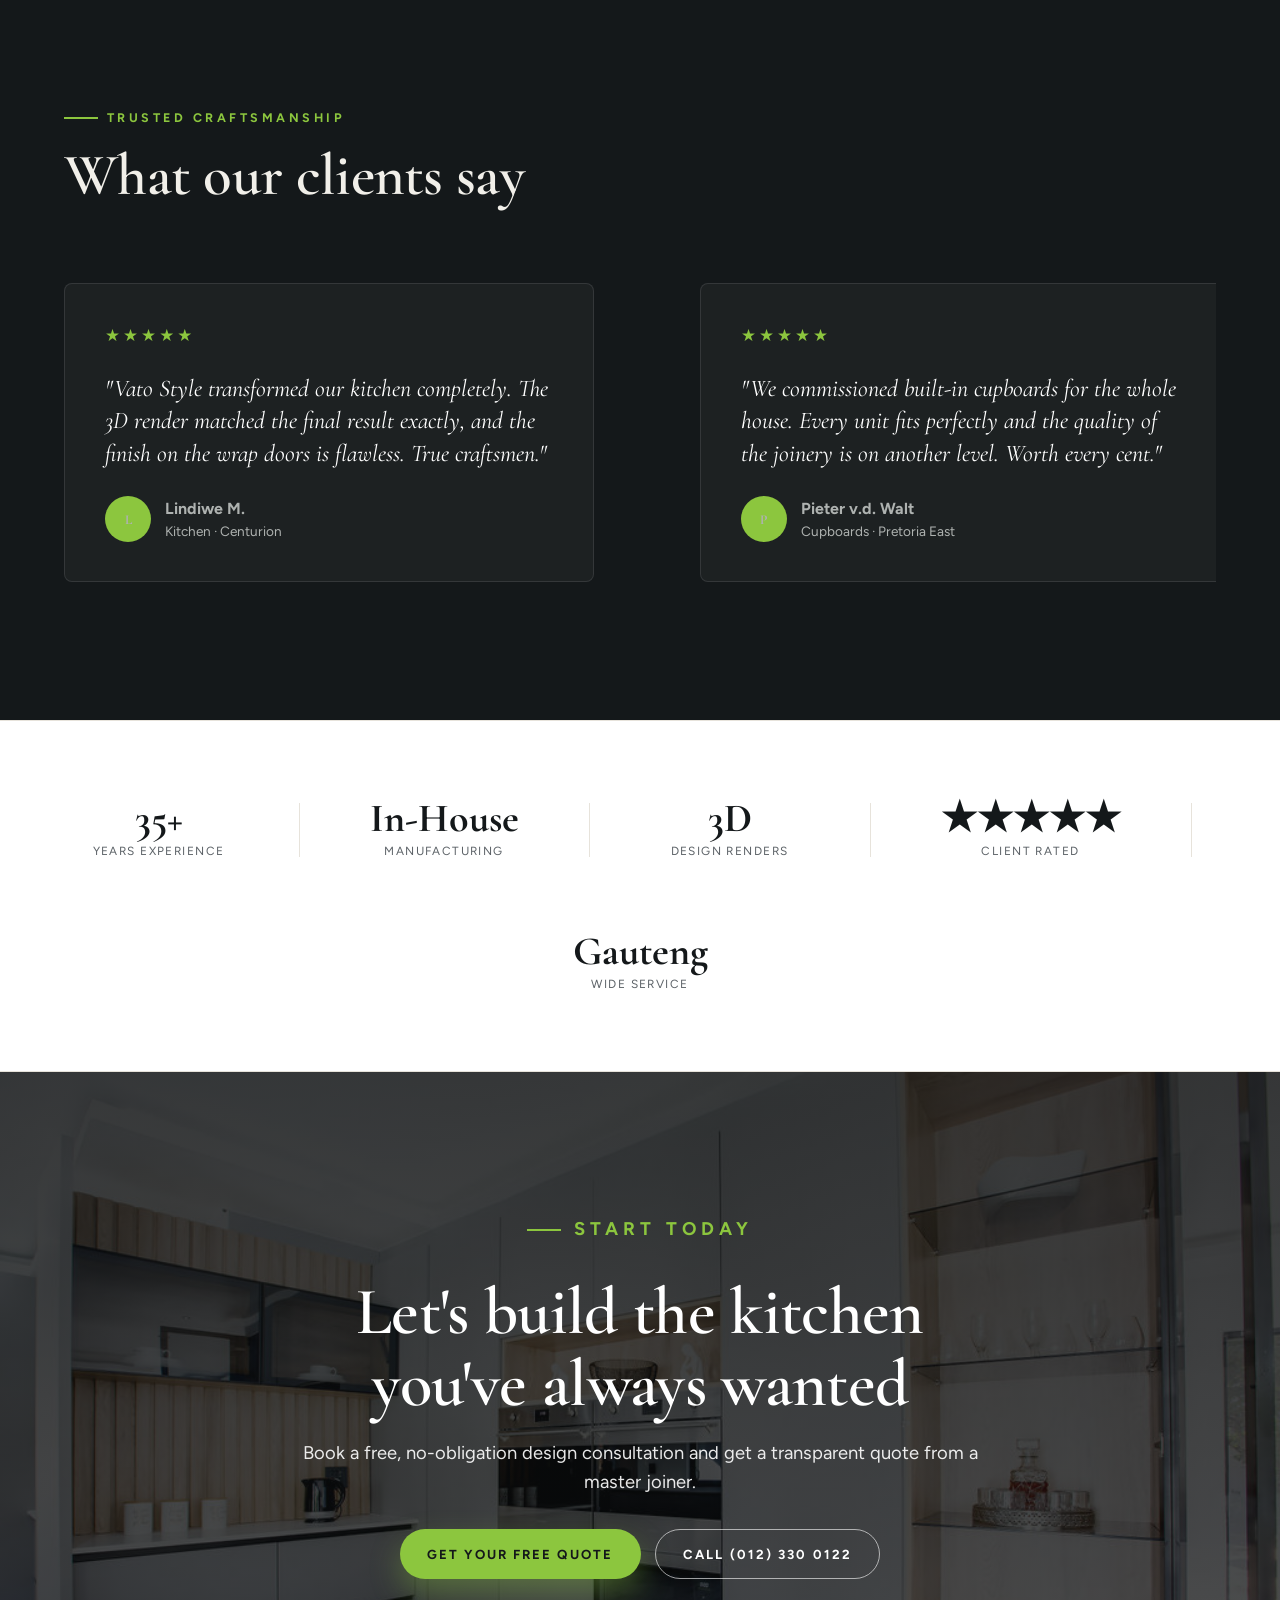
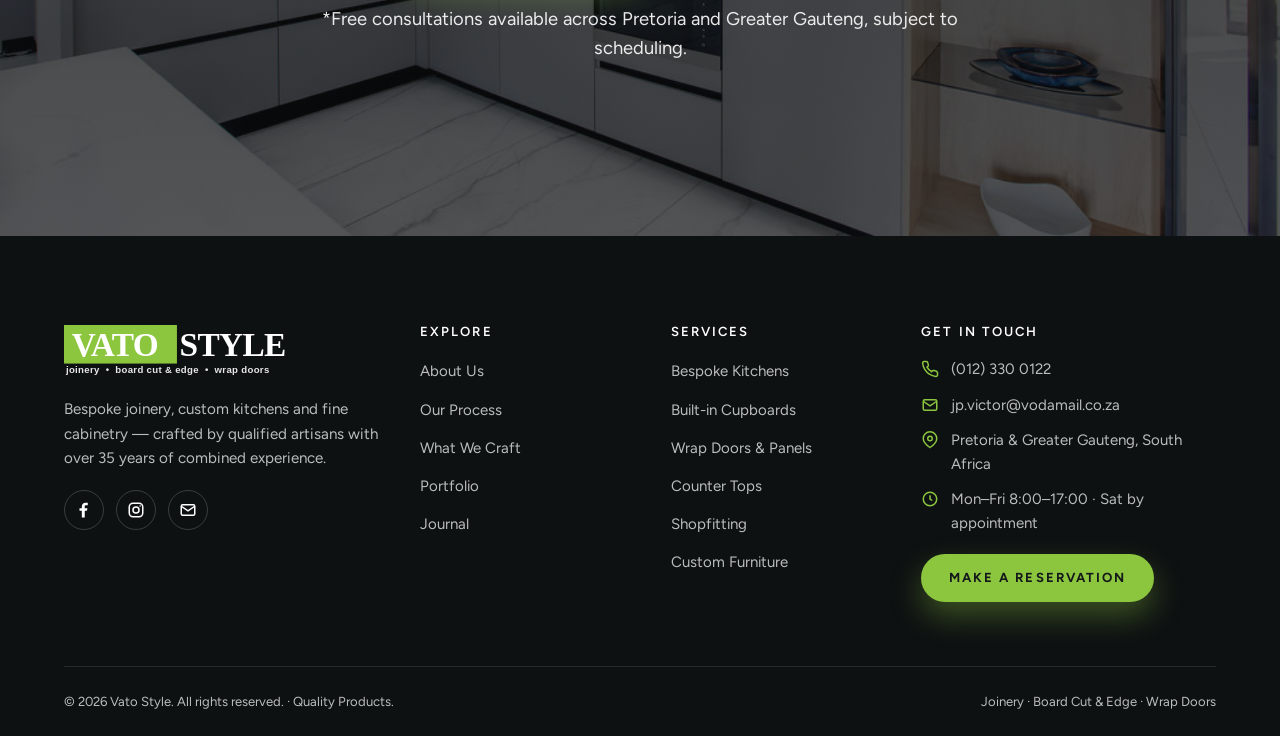
==== commit 44eafd77: "Align navigation with reference menu Update primary nav (desktop + mobile drawer) across all pages t" ====
--- a/index.html
+++ b/index.html
@@ -37,16 +37,33 @@
   <div class="wrap">
     <a href="index.html" class="brand"><img src="assets/img/logo.svg" alt="Vato Style"></a>
     <nav class="nav">
+      <a href="#hero">Home</a>
       <a href="#intro">About</a>
-      <a href="#process">Process</a>
-      <a href="#craft">What We Craft</a>
-      <a href="#services">Services</a>
-      <a href="#portfolio">Portfolio</a>
-      <a href="#stories">Journal</a>
+      <div class="nav__item">
+        <span class="nav__toggle" tabindex="0" role="button" aria-haspopup="true">Services
+          <svg width="13" height="13" viewBox="0 0 24 24" fill="none" stroke="currentColor" stroke-width="2.4"><path d="M6 9l6 6 6-6"/></svg>
+        </span>
+        <div class="dropdown">
+          <a href="quote.html">Bespoke Kitchens</a>
+          <a href="quote.html">Built-in Cupboards</a>
+          <a href="quote.html">Wrap Doors &amp; Panels</a>
+          <a href="quote.html">Counter Tops</a>
+          <a href="quote.html">Shopfitting</a>
+          <a href="quote.html">Custom Furniture</a>
+        </div>
+      </div>
+      <a href="#portfolio">Gallery</a>
+      <a href="#areas">Service Areas</a>
+      <a href="financing.html">Financing</a>
+      <a href="#stories">Blog</a>
+      <a href="quote.html">Contact</a>
     </nav>
     <div class="header__cta">
-      <a href="tel:+27123300122" class="btn btn--ghost btn--phone">Call Us</a>
-      <a href="quote.html" class="btn btn--lime btn--quote">Get a <span>Free&nbsp;</span>Quote</a>
+      <div class="avail">
+        <span class="avail__now"><span class="avail__dot"></span>We're Available Now</span>
+        <a href="tel:+27123300122" class="avail__phone">(012) 330 0122</a>
+      </div>
+      <a href="quote.html" class="btn btn--lime btn--quote">Get My <span>Free&nbsp;</span>Quote</a>
       <button class="burger" id="burger" aria-label="Open menu"><span></span><span></span><span></span></button>
     </div>
   </div>
@@ -59,13 +76,22 @@
     <button class="drawer__close" id="drawerClose" aria-label="Close menu">&times;</button>
   </div>
   <nav>
+    <a href="#hero">Home</a>
     <a href="#intro">About</a>
-    <a href="#process">Process</a>
-    <a href="#craft">What We Craft</a>
-    <a href="#services">Services</a>
-    <a href="#portfolio">Portfolio</a>
-    <a href="#stories">Journal</a>
-    <a href="quote.html">Get a Quote</a>
+    <span class="drawer__sublabel">Services</span>
+    <div class="drawer__sub">
+      <a href="quote.html">Bespoke Kitchens</a>
+      <a href="quote.html">Built-in Cupboards</a>
+      <a href="quote.html">Wrap Doors &amp; Panels</a>
+      <a href="quote.html">Counter Tops</a>
+      <a href="quote.html">Shopfitting</a>
+      <a href="quote.html">Custom Furniture</a>
+    </div>
+    <a href="#portfolio">Gallery</a>
+    <a href="#areas">Service Areas</a>
+    <a href="financing.html">Financing</a>
+    <a href="#stories">Blog</a>
+    <a href="quote.html">Contact</a>
   </nav>
   <div class="drawer__contact">
     Speak to a master joiner
@@ -250,7 +276,7 @@
         <div class="cat__body"><h3>Studies &amp; Offices</h3><p>Built-in desks, shelving and office joinery for working from home.</p><span class="cat__link">Enquire <span>→</span></span></div>
       </a>
     </div>
-    <div class="areas reveal">
+    <div class="areas reveal" id="areas">
       <span>Proudly serving</span>
       <a href="quote.html">Pretoria</a>
       <a href="quote.html">Centurion</a>
--- a/assets/css/style.css
+++ b/assets/css/style.css
@@ -138,31 +138,73 @@
   transition:box-shadow .3s;
 }
 .header.is-stuck{box-shadow:0 8px 30px rgba(0,0,0,.07)}
-.header .wrap{display:flex;align-items:center;justify-content:space-between;gap:26px;min-height:84px}
+.header .wrap{display:flex;align-items:center;justify-content:space-between;gap:20px;min-height:84px}
 .brand{display:flex;align-items:center;flex-shrink:0}
-.brand img{height:50px;width:auto}
-.nav{display:flex;align-items:center;gap:30px}
-.nav a{
-  font-size:.84rem;font-weight:600;letter-spacing:.04em;color:var(--ink-2);
-  position:relative;padding-block:6px;white-space:nowrap;
-}
-.nav a::after{
+.brand img{height:48px;width:auto}
+.nav{display:flex;align-items:center;gap:22px}
+.nav>a,.nav__toggle{
+  font-size:.82rem;font-weight:600;letter-spacing:.02em;color:var(--ink-2);
+  position:relative;padding-block:6px;white-space:nowrap;display:inline-flex;align-items:center;gap:.3em;
+}
+.nav>a::after,.nav__toggle::after{
   content:"";position:absolute;left:0;bottom:0;height:2px;width:0;background:var(--lime);
   transition:width .3s var(--ease);
 }
-.nav a:hover::after,.nav a.active::after{width:100%}
+.nav>a:hover::after,.nav>a.active::after,.nav__item:hover .nav__toggle::after{width:100%}
+.nav>a.active{color:var(--lime-dark)}
+
+/* Services dropdown */
+.nav__item{position:relative}
+.nav__toggle{cursor:pointer}
+.nav__toggle svg{transition:transform .3s var(--ease)}
+.nav__item:hover .nav__toggle svg{transform:rotate(180deg)}
+.dropdown{
+  position:absolute;top:100%;left:50%;transform:translateX(-50%) translateY(10px);
+  min-width:230px;background:#fff;border:1px solid var(--line);border-radius:10px;
+  box-shadow:var(--shadow-lg);padding:8px;opacity:0;visibility:hidden;transition:.25s var(--ease);
+  z-index:70;
+}
+.nav__item:hover .dropdown,.nav__item:focus-within .dropdown{opacity:1;visibility:visible;transform:translateX(-50%) translateY(6px)}
+.dropdown a{
+  display:block;padding:.62em .8em;font-size:.85rem;font-weight:500;color:var(--ink-2);
+  border-radius:6px;white-space:nowrap;transition:.2s;
+}
+.dropdown a:hover{background:var(--lime-soft);color:var(--ink)}
+
+/* Availability indicator */
+.avail{display:flex;align-items:center;gap:14px;flex-shrink:0}
+.avail__now{display:inline-flex;align-items:center;gap:.5em;font-size:.74rem;font-weight:700;
+  letter-spacing:.08em;text-transform:uppercase;color:var(--lime-dark)}
+.avail__dot{width:9px;height:9px;border-radius:50%;background:var(--lime);
+  box-shadow:0 0 0 0 rgba(140,198,62,.6);animation:pulse 1.8s infinite}
+@keyframes pulse{
+  0%{box-shadow:0 0 0 0 rgba(140,198,62,.55)}
+  70%{box-shadow:0 0 0 9px rgba(140,198,62,0)}
+  100%{box-shadow:0 0 0 0 rgba(140,198,62,0)}
+}
+.avail__phone{font-size:1rem;font-weight:700;color:var(--ink);white-space:nowrap}
+.avail__phone:hover{color:var(--lime-dark)}
+
 .header__cta{display:flex;align-items:center;gap:14px}
-.header__cta .btn{padding:.78em 1.5em}
+.header__cta .btn{padding:.78em 1.4em}
 .burger{display:none;flex-direction:column;gap:5px;padding:8px}
 .burger span{width:26px;height:2px;background:var(--ink);transition:.3s}
-@media(max-width:1080px){
-  .nav{display:none}
+@media(max-width:1340px){.avail__now{display:none}}
+@media(max-width:1200px){
+  .nav,.avail{display:none}
   .burger{display:flex}
   .header__cta .btn--phone{display:none}
 }
 @media(max-width:520px){
   .header__cta .btn--quote span{display:none}
 }
+
+/* Mobile drawer — services submenu */
+.drawer__sub{display:flex;flex-direction:column}
+.drawer__sub>a{font-family:var(--font-body)!important;font-size:1.05rem!important;
+  padding:.5em 0 .5em 16px!important;border-bottom:1px solid rgba(255,255,255,.06)!important;color:#cfd3d1}
+.drawer__sublabel{font-family:var(--font-display);font-size:2rem;padding-block:10px;
+  border-bottom:1px solid rgba(255,255,255,.12)}
 
 /* Mobile drawer */
 .drawer{
